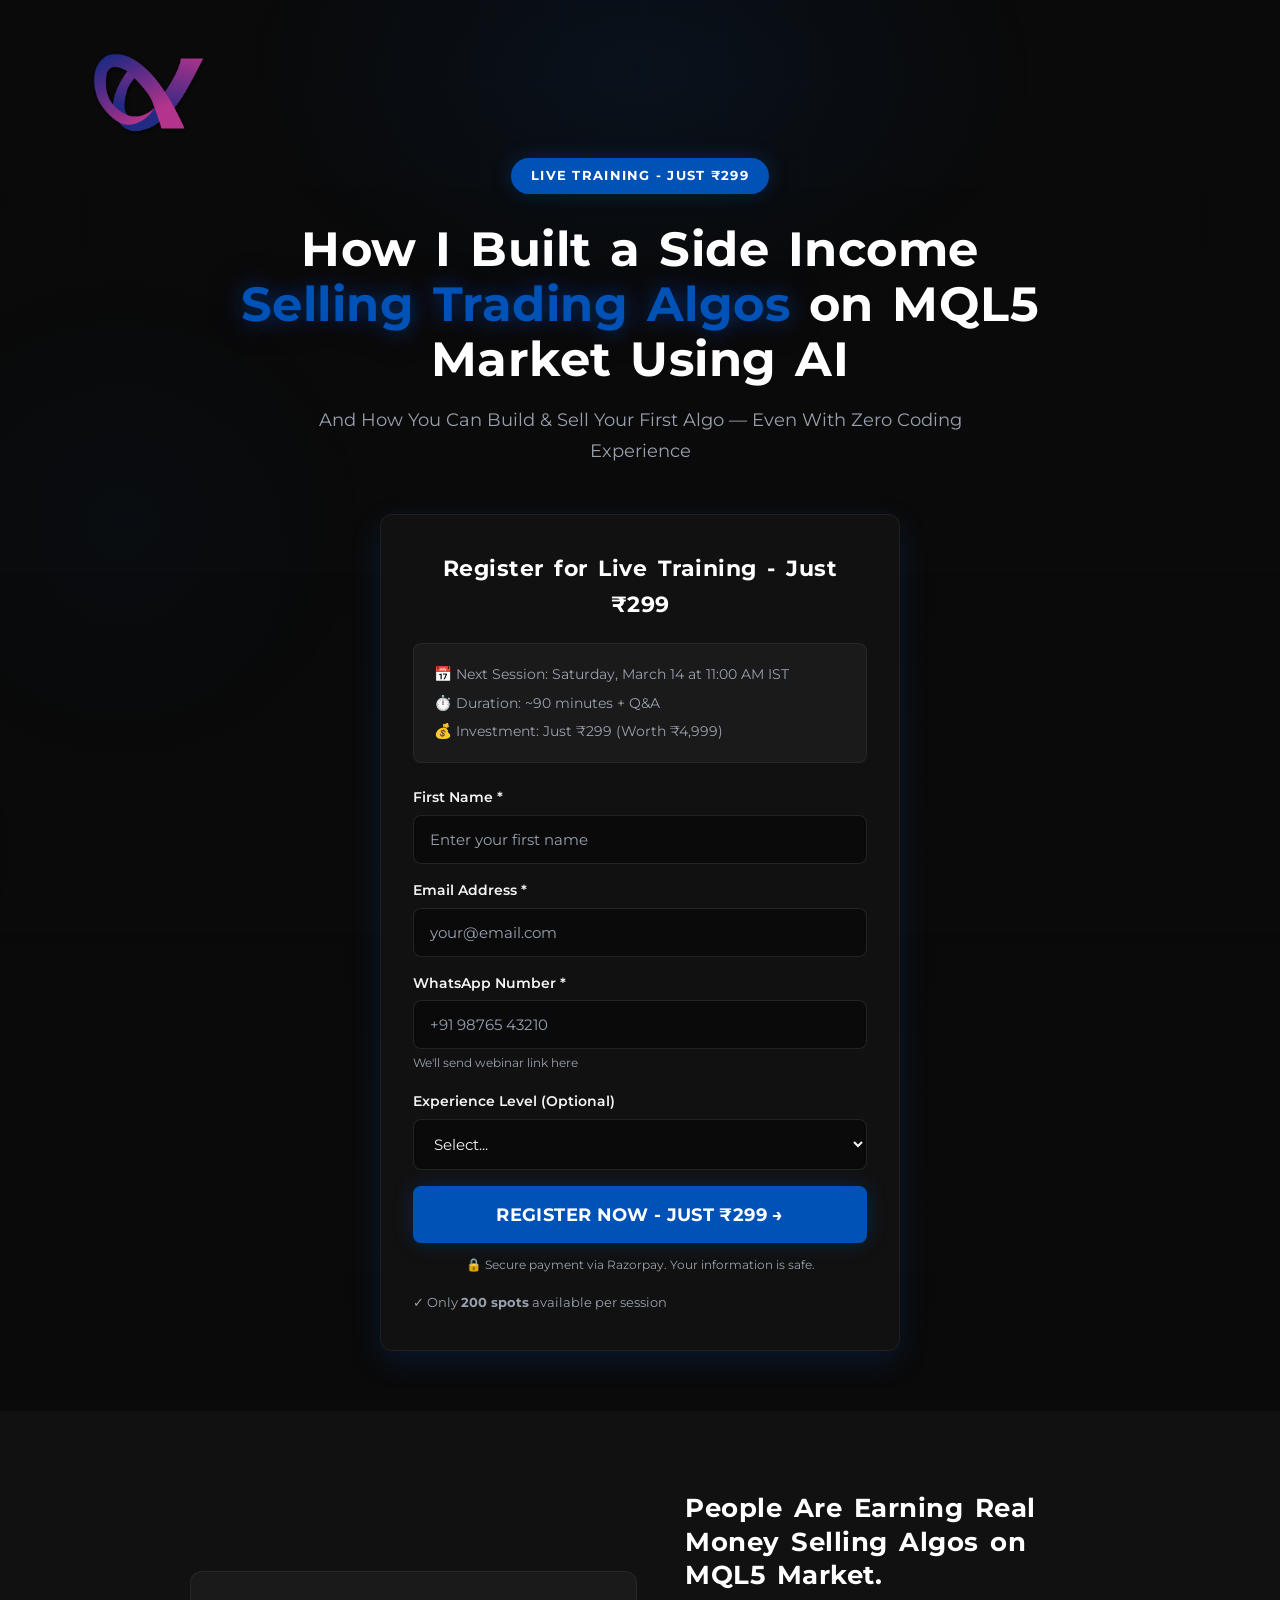
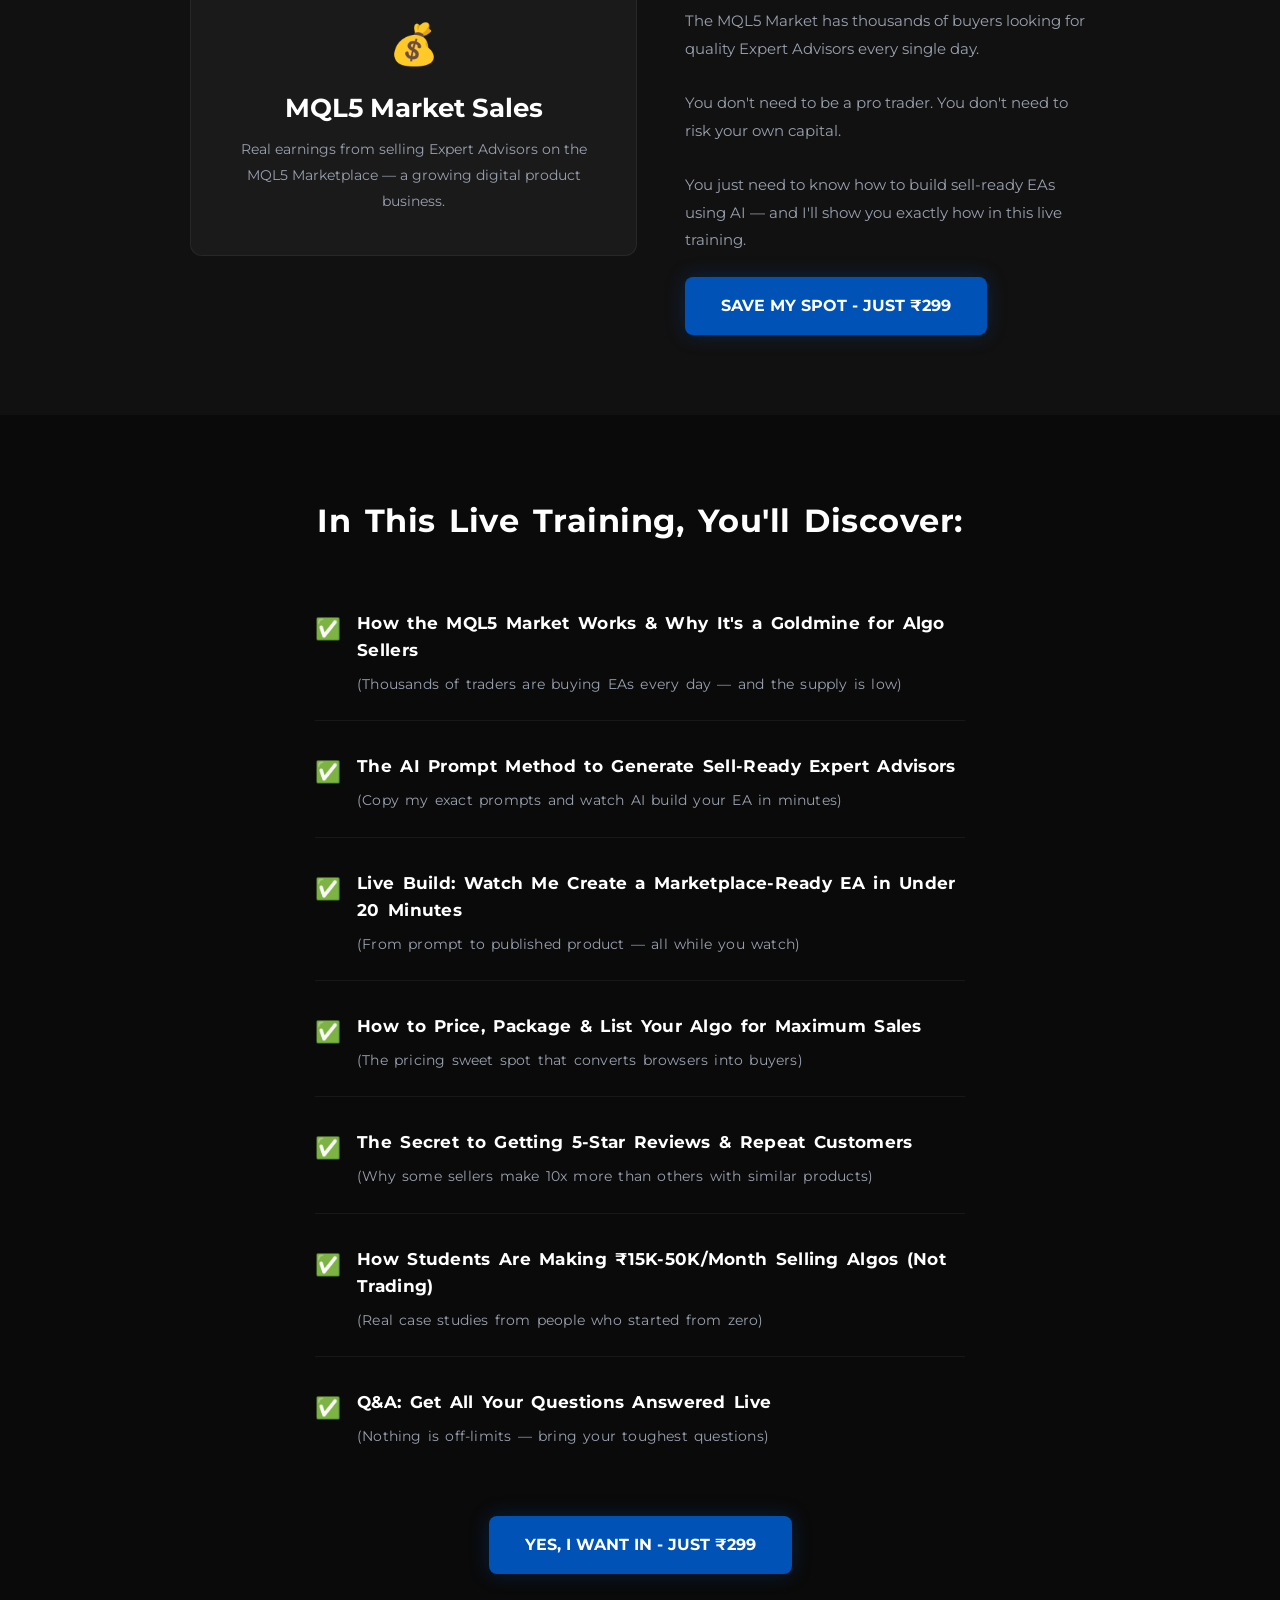
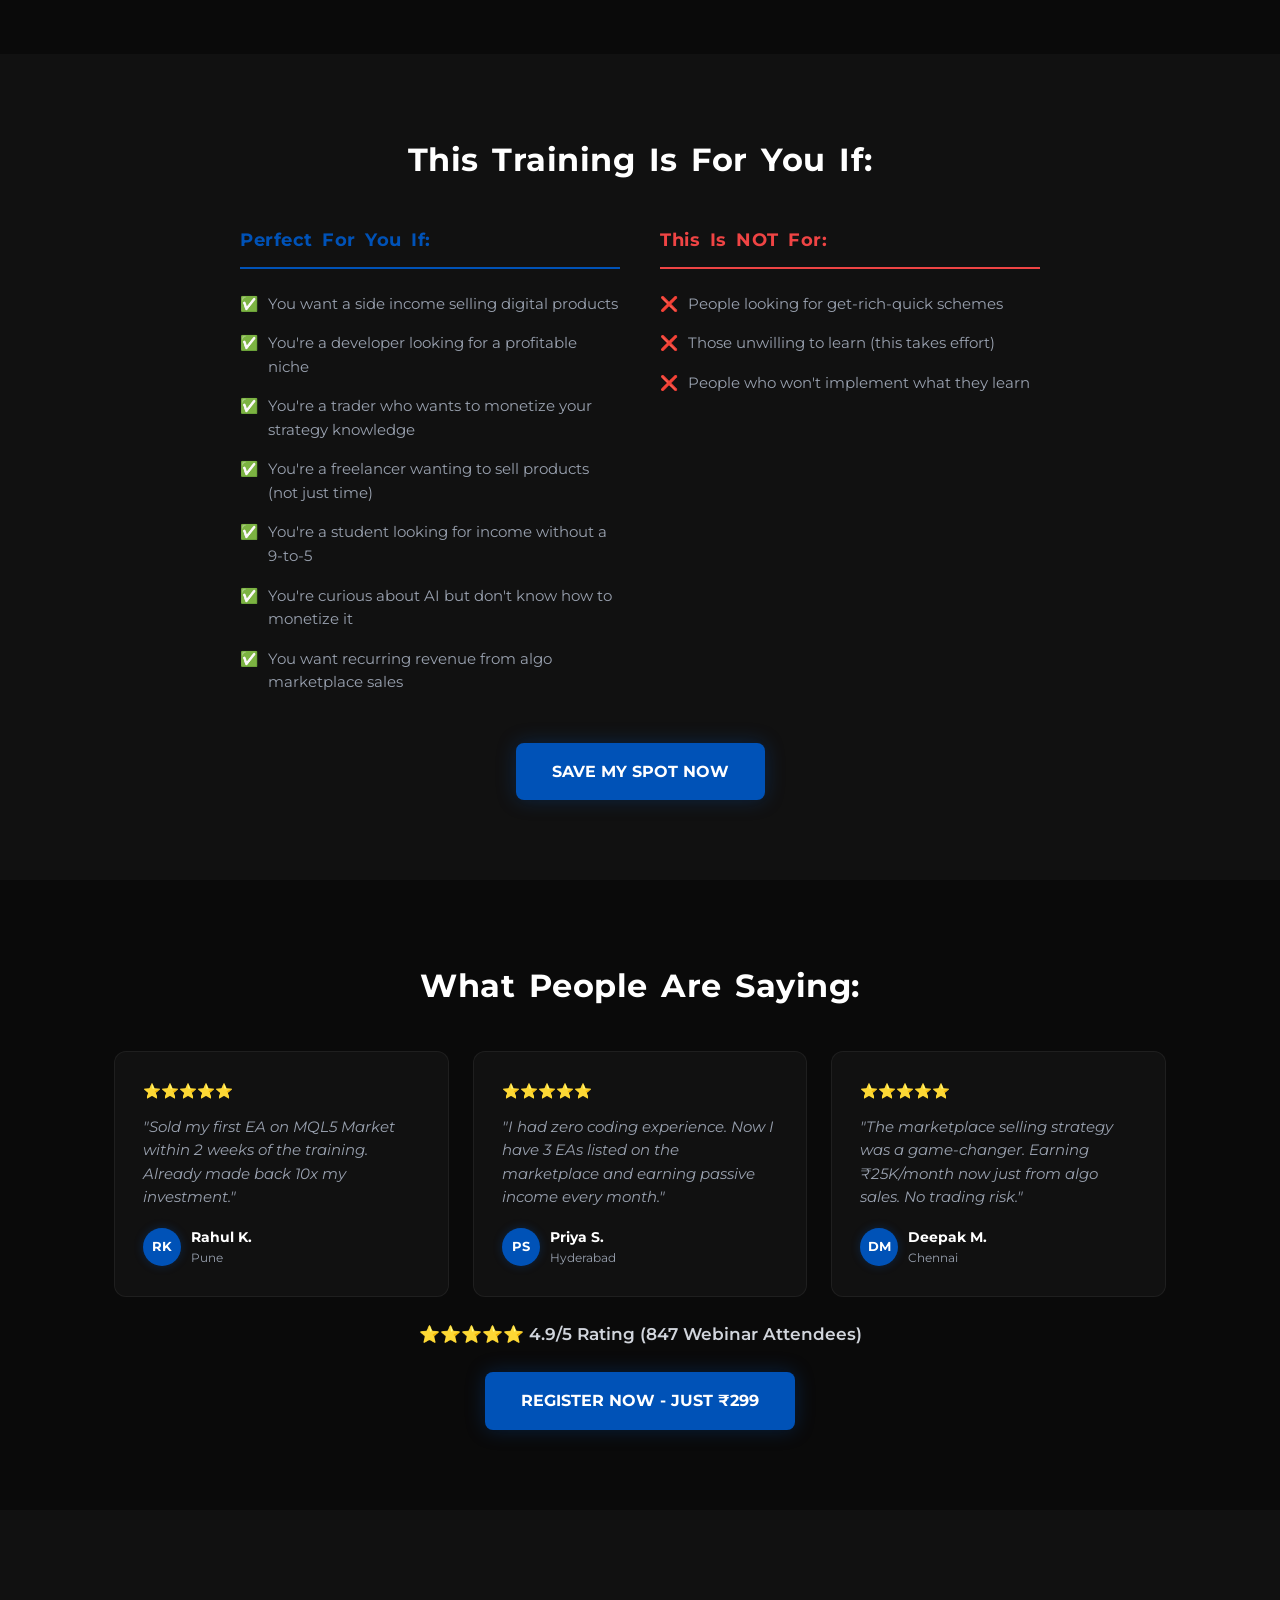
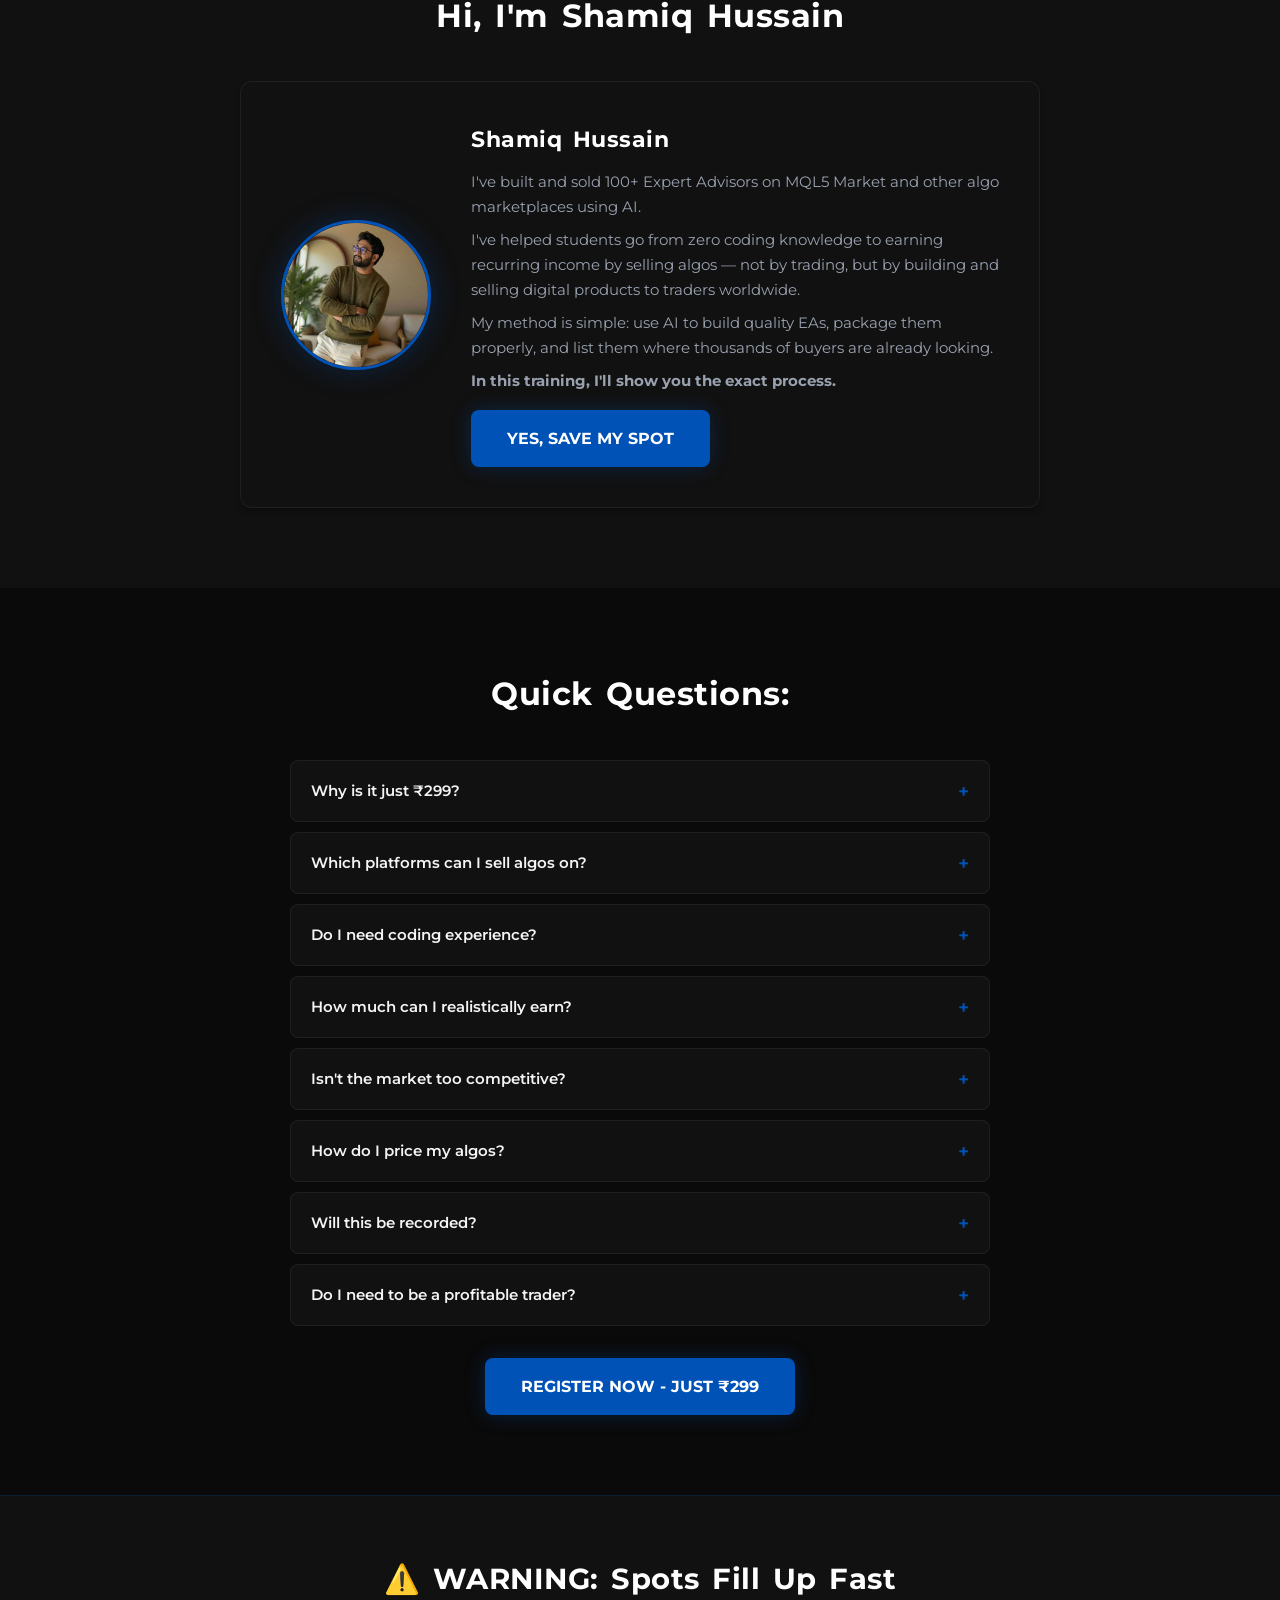
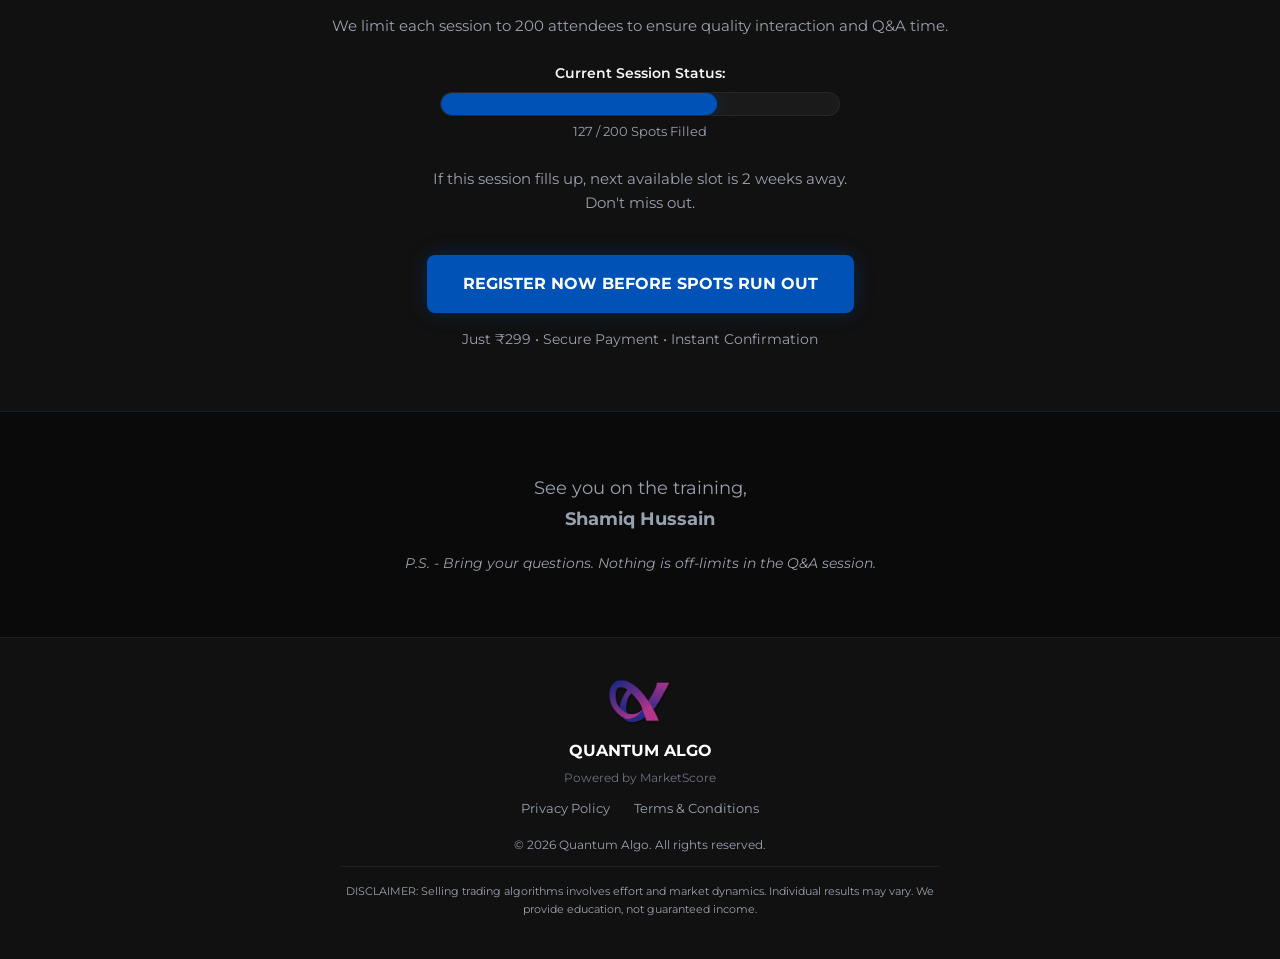
==== index.html @ dc3589e6 "Initial commit: Webinar B landing page with Razorpay payment integration" ====
<!DOCTYPE html>
<html lang="en">
<head>
  <meta charset="UTF-8">
  <meta name="viewport" content="width=device-width, initial-scale=1.0">
  <title>Build & Sell Trading Algos on MQL5 Market Using AI - Just ₹299</title>
  <meta name="description" content="Live Training: Learn how to build and sell trading algos on MQL5 Market using AI—a recurring revenue stream. No coding required. Just ₹299.">
  <script src="https://checkout.razorpay.com/v1/checkout.js"></script>
  <link rel="icon" type="image/png" href="QA%20logo.png">
  <link rel="preconnect" href="https://fonts.googleapis.com">
  <link href="https://fonts.googleapis.com/css2?family=Montserrat:wght@400;500;600;700;800&display=swap" rel="stylesheet">
  <link href="https://api.fontshare.com/v2/css?f[]=clash-display@400,500,600,700&display=swap" rel="stylesheet">
  <link rel="stylesheet" href="webinar.css">
  <style>
    .about-photo {
      width: 150px;
      height: 150px;
      border-radius: 50%;
      object-fit: cover;
      flex-shrink: 0;
      border: 3px solid var(--primary);
      box-shadow: 0 0 30px rgba(0,82,183,0.3);
    }
    @media (max-width: 768px) {
      .about-photo { width: 100px; height: 100px; }
    }
    @media (max-width: 400px) {
      .about-photo { width: 80px; height: 80px; }
    }
  </style>
</head>
<body>

  <!-- Background Glow -->
  <div class="bg-glow"></div>

  <!-- Hero Section (includes header) -->
  <section class="hero" id="top">
    <!-- Header -->
    <header class="header">
      <div class="container header-inner">
        <a href="#" class="logo">
          <img src="QA logo.png" alt="Quantum Algo" class="logo-img">
        </a>
      </div>
    </header>
    <div class="container">
      <span class="hero-badge">LIVE TRAINING - JUST ₹299</span>
      <h1>How I Built a Side Income <span class="highlight">Selling Trading Algos</span> on MQL5 Market Using AI</h1>
      <p class="hero-sub">And How You Can Build & Sell Your First Algo — Even With Zero Coding Experience</p>

      <!-- Registration Form -->
      <div class="reg-card" id="registration-form">
        <h2>Register for Live Training - Just ₹299</h2>
        <div class="webinar-details">
          📅 Next Session: Saturday, March 14 at 11:00 AM IST<br>
          ⏱️ Duration: ~90 minutes + Q&A<br>
          💰 Investment: Just ₹299 (Worth ₹4,999)
        </div>
        <form id="webinarForm" onsubmit="return handleSubmit(event)">
          <div class="form-group">
            <label>First Name *</label>
            <input type="text" name="first_name" placeholder="Enter your first name" required autocomplete="given-name">
          </div>
          <div class="form-group">
            <label>Email Address *</label>
            <input type="email" name="email" placeholder="your@email.com" required autocomplete="email">
          </div>
          <div class="form-group">
            <label>WhatsApp Number *</label>
            <input type="tel" name="phone" placeholder="+91 98765 43210" required autocomplete="tel">
            <span class="helper">We'll send webinar link here</span>
          </div>
          <div class="form-group">
            <label>Experience Level (Optional)</label>
            <select name="experience">
              <option value="">Select...</option>
              <option value="beginner">Complete Beginner</option>
              <option value="some">Some Experience (&lt; 1 year)</option>
              <option value="intermediate">Intermediate (1-3 years)</option>
              <option value="advanced">Advanced (3+ years)</option>
            </select>
          </div>
          <button type="submit" class="cta-btn">REGISTER NOW - JUST ₹299 &rarr;</button>
        </form>
        <p class="privacy-note">🔒 Secure payment via Razorpay. Your information is safe.</p>
        <div class="social-proof-form">
          ✓ Only <strong>200 spots</strong> available per session
        </div>
      </div>
    </div>
  </section>

  <!-- Proof Section -->
  <section class="section section-alt fade-in">
    <div class="container">
      <div class="proof">
        <div class="proof-image">
          <div style="padding:20px;text-align:center;">
            <div style="font-size:2.5rem;margin-bottom:12px;">💰</div>
            <div style="font-size:1.6rem;font-weight:700;color:#fff;margin-bottom:8px;">MQL5 Market Sales</div>
            <div style="font-size:0.9rem;color:var(--text-muted);line-height:1.8;">
              Real earnings from selling Expert Advisors on the MQL5 Marketplace — a growing digital product business.
            </div>
          </div>
        </div>
        <div class="proof-text">
          <h2>People Are Earning Real Money Selling Algos on MQL5 Market.</h2>
          <p>The MQL5 Market has thousands of buyers looking for quality Expert Advisors every single day.<br><br>You don't need to be a pro trader. You don't need to risk your own capital.<br><br>You just need to know how to build sell-ready EAs using AI — and I'll show you exactly how in this live training.</p>
          <a href="#registration-form" class="cta-btn-inline">SAVE MY SPOT - JUST ₹299</a>
        </div>
      </div>
    </div>
  </section>

  <!-- What You'll Discover -->
  <section class="section fade-in">
    <div class="container">
      <h2 class="section-title">In This Live Training, You'll Discover:</h2>
      <div class="benefits-list">
        <div class="benefit-item">
          <span class="benefit-icon">✅</span>
          <div class="benefit-content">
            <h3>How the MQL5 Market Works & Why It's a Goldmine for Algo Sellers</h3>
            <p>(Thousands of traders are buying EAs every day — and the supply is low)</p>
          </div>
        </div>
        <div class="benefit-item">
          <span class="benefit-icon">✅</span>
          <div class="benefit-content">
            <h3>The AI Prompt Method to Generate Sell-Ready Expert Advisors</h3>
            <p>(Copy my exact prompts and watch AI build your EA in minutes)</p>
          </div>
        </div>
        <div class="benefit-item">
          <span class="benefit-icon">✅</span>
          <div class="benefit-content">
            <h3>Live Build: Watch Me Create a Marketplace-Ready EA in Under 20 Minutes</h3>
            <p>(From prompt to published product — all while you watch)</p>
          </div>
        </div>
        <div class="benefit-item">
          <span class="benefit-icon">✅</span>
          <div class="benefit-content">
            <h3>How to Price, Package & List Your Algo for Maximum Sales</h3>
            <p>(The pricing sweet spot that converts browsers into buyers)</p>
          </div>
        </div>
        <div class="benefit-item">
          <span class="benefit-icon">✅</span>
          <div class="benefit-content">
            <h3>The Secret to Getting 5-Star Reviews & Repeat Customers</h3>
            <p>(Why some sellers make 10x more than others with similar products)</p>
          </div>
        </div>
        <div class="benefit-item">
          <span class="benefit-icon">✅</span>
          <div class="benefit-content">
            <h3>How Students Are Making ₹15K-50K/Month Selling Algos (Not Trading)</h3>
            <p>(Real case studies from people who started from zero)</p>
          </div>
        </div>
        <div class="benefit-item">
          <span class="benefit-icon">✅</span>
          <div class="benefit-content">
            <h3>Q&A: Get All Your Questions Answered Live</h3>
            <p>(Nothing is off-limits — bring your toughest questions)</p>
          </div>
        </div>
      </div>
      <div style="text-align:center; margin-top:36px;">
        <a href="#registration-form" class="cta-btn-inline">YES, I WANT IN - JUST ₹299</a>
      </div>
    </div>
  </section>

  <!-- Who Is This For -->
  <section class="section section-alt fade-in">
    <div class="container">
      <h2 class="section-title">This Training Is For You If:</h2>
      <div class="who-grid">
        <div class="who-col for">
          <h3>Perfect For You If:</h3>
          <ul>
            <li>You want a side income selling digital products</li>
            <li>You're a developer looking for a profitable niche</li>
            <li>You're a trader who wants to monetize your strategy knowledge</li>
            <li>You're a freelancer wanting to sell products (not just time)</li>
            <li>You're a student looking for income without a 9-to-5</li>
            <li>You're curious about AI but don't know how to monetize it</li>
            <li>You want recurring revenue from algo marketplace sales</li>
          </ul>
        </div>
        <div class="who-col not-for">
          <h3>This Is NOT For:</h3>
          <ul>
            <li>People looking for get-rich-quick schemes</li>
            <li>Those unwilling to learn (this takes effort)</li>
            <li>People who won't implement what they learn</li>
          </ul>
        </div>
      </div>
      <div style="text-align:center;">
        <a href="#registration-form" class="cta-btn-inline">SAVE MY SPOT NOW</a>
      </div>
    </div>
  </section>

  <!-- Testimonials -->
  <section class="section fade-in">
    <div class="container">
      <h2 class="section-title">What People Are Saying:</h2>
      <div class="testimonials-grid">
        <div class="testimonial-card">
          <div class="testimonial-stars">&#11088;&#11088;&#11088;&#11088;&#11088;</div>
          <blockquote>"Sold my first EA on MQL5 Market within 2 weeks of the training. Already made back 10x my investment."</blockquote>
          <div class="testimonial-author">
            <div class="testimonial-avatar">RK</div>
            <div>
              <div class="testimonial-name">Rahul K.</div>
              <div class="testimonial-loc">Pune</div>
            </div>
          </div>
        </div>
        <div class="testimonial-card">
          <div class="testimonial-stars">&#11088;&#11088;&#11088;&#11088;&#11088;</div>
          <blockquote>"I had zero coding experience. Now I have 3 EAs listed on the marketplace and earning passive income every month."</blockquote>
          <div class="testimonial-author">
            <div class="testimonial-avatar">PS</div>
            <div>
              <div class="testimonial-name">Priya S.</div>
              <div class="testimonial-loc">Hyderabad</div>
            </div>
          </div>
        </div>
        <div class="testimonial-card">
          <div class="testimonial-stars">&#11088;&#11088;&#11088;&#11088;&#11088;</div>
          <blockquote>"The marketplace selling strategy was a game-changer. Earning ₹25K/month now just from algo sales. No trading risk."</blockquote>
          <div class="testimonial-author">
            <div class="testimonial-avatar">DM</div>
            <div>
              <div class="testimonial-name">Deepak M.</div>
              <div class="testimonial-loc">Chennai</div>
            </div>
          </div>
        </div>
      </div>
      <div class="rating-badge">⭐⭐⭐⭐⭐ 4.9/5 Rating (847 Webinar Attendees)</div>
      <div style="text-align:center; margin-top:24px;">
        <a href="#registration-form" class="cta-btn-inline">REGISTER NOW - JUST ₹299</a>
      </div>
    </div>
  </section>

  <!-- About Me -->
  <section class="section section-alt fade-in">
    <div class="container">
      <h2 class="section-title">Hi, I'm Shamiq Hussain</h2>
      <div class="about-card">
        <img src="photo_2026-03-02%2017.37.41.jpeg" alt="Shamiq Hussain" class="about-photo">
        <div class="about-info">
          <h3>Shamiq Hussain</h3>
          <p>I've built and sold 100+ Expert Advisors on MQL5 Market and other algo marketplaces using AI.</p>
          <p>I've helped students go from zero coding knowledge to earning recurring income by selling algos — not by trading, but by building and selling digital products to traders worldwide.</p>
          <p>My method is simple: use AI to build quality EAs, package them properly, and list them where thousands of buyers are already looking.</p>
          <p><strong>In this training, I'll show you the exact process.</strong></p>
          <div style="margin-top:16px;">
            <a href="#registration-form" class="cta-btn-inline">YES, SAVE MY SPOT</a>
          </div>
        </div>
      </div>
    </div>
  </section>

  <!-- FAQ -->
  <section class="section fade-in">
    <div class="container">
      <h2 class="section-title">Quick Questions:</h2>
      <div class="faq-list">
        <div class="faq-item">
          <button class="faq-q">Why is it just ₹299? <span class="icon">+</span></button>
          <div class="faq-a"><p>₹299 ensures only serious learners join. This training is worth ₹4,999+ but we've priced it at ₹299 so everyone can access it. No hidden costs.</p></div>
        </div>
        <div class="faq-item">
          <button class="faq-q">Which platforms can I sell algos on? <span class="icon">+</span></button>
          <div class="faq-a"><p>MQL5 Market is the biggest — it's built into MetaTrader which millions of traders use. You can also sell on cTrader, freelance platforms, and even your own website. I'll cover the best strategies for each.</p></div>
        </div>
        <div class="faq-item">
          <button class="faq-q">Do I need coding experience? <span class="icon">+</span></button>
          <div class="faq-a"><p>Absolutely not. 85% of attendees have ZERO coding background. AI does the heavy lifting — you just need to know the right prompts and how to package the output.</p></div>
        </div>
        <div class="faq-item">
          <button class="faq-q">How much can I realistically earn? <span class="icon">+</span></button>
          <div class="faq-a"><p>It depends on effort and quality. Students typically start earning ₹5K-15K/month within the first 2-3 months. Some experienced sellers earn ₹50K+ per month. The key is listing multiple quality EAs.</p></div>
        </div>
        <div class="faq-item">
          <button class="faq-q">Isn't the market too competitive? <span class="icon">+</span></button>
          <div class="faq-a"><p>Actually, no. Most EAs on the market are low quality. If you build well-tested, well-documented EAs (which AI helps with), you stand out easily. Demand far exceeds quality supply.</p></div>
        </div>
        <div class="faq-item">
          <button class="faq-q">How do I price my algos? <span class="icon">+</span></button>
          <div class="faq-a"><p>I'll cover exact pricing strategies in the training. Most successful EAs sell between $30-$200, with some premium ones at $500+. I'll show you the sweet spot for maximum sales.</p></div>
        </div>
        <div class="faq-item">
          <button class="faq-q">Will this be recorded? <span class="icon">+</span></button>
          <div class="faq-a"><p>Yes, but the replay is only available for 24 hours. Live attendees get priority for bonuses.</p></div>
        </div>
        <div class="faq-item">
          <button class="faq-q">Do I need to be a profitable trader? <span class="icon">+</span></button>
          <div class="faq-a"><p>No! That's the beauty of this approach. You're selling tools to traders — you don't need to trade yourself. Many successful algo sellers don't actively trade at all.</p></div>
        </div>
      </div>
      <div style="text-align:center; margin-top:32px;">
        <a href="#registration-form" class="cta-btn-inline">REGISTER NOW - JUST ₹299</a>
      </div>
    </div>
  </section>

  <!-- Urgency Section -->
  <section class="urgency-section fade-in">
    <div class="container">
      <h2>⚠️ WARNING: Spots Fill Up Fast</h2>
      <p>We limit each session to 200 attendees to ensure quality interaction and Q&A time.</p>
      <div class="progress-bar-wrap">
        <div class="progress-label">Current Session Status:</div>
        <div class="progress-bar"><div class="progress-fill"></div></div>
        <div class="progress-text" id="spotsText">Loading...</div>
      </div>
      <p>If this session fills up, next available slot is 2 weeks away.<br>Don't miss out.</p>
      <a href="#registration-form" class="cta-btn-inline pulse-btn" style="margin-top:16px;">REGISTER NOW BEFORE SPOTS RUN OUT</a>
      <div class="urgency-footer">Just ₹299 &bull; Secure Payment &bull; Instant Confirmation</div>
    </div>
  </section>

  <!-- Closing -->
  <section class="closing">
    <div class="container">
      <p>See you on the training,<br><strong>Shamiq Hussain</strong></p>
      <p class="ps">P.S. - Bring your questions. Nothing is off-limits in the Q&A session.</p>
    </div>
  </section>

  <!-- Footer -->
  <footer class="footer">
    <div style="text-align:center;margin-bottom:12px;">
      <img src="QA%20logo.png" alt="Quantum Algo" style="height:48px;max-width:200px;display:block;margin:0 auto;">
    </div>
    <div class="footer-brand">QUANTUM ALGO</div>
    <div style="color:#6b7280;font-size:12px;margin-bottom:12px;">Powered by MarketScore</div>
    <div class="footer-links">
      <a href="#" onclick="document.getElementById('privacyModal').style.display='flex';return false;">Privacy Policy</a>
      <a href="#" onclick="document.getElementById('termsModal').style.display='flex';return false;">Terms & Conditions</a>
    </div>
    <div class="footer-copy">&copy; 2026 Quantum Algo. All rights reserved.</div>
    <div class="footer-disclaimer">DISCLAIMER: Selling trading algorithms involves effort and market dynamics. Individual results may vary. We provide education, not guaranteed income.</div>
  </footer>

  <!-- Social Proof Toast -->
  <div class="toast" id="socialToast">
    <span class="toast-icon">👤</span>
    <div>
      <div class="toast-text" id="toastText"><strong>Someone</strong> just registered</div>
      <span class="toast-time">Just now</span>
    </div>
  </div>

  <!-- Privacy Policy Modal -->
  <div id="privacyModal" style="display:none;position:fixed;top:0;left:0;width:100%;height:100%;background:rgba(0,0,0,0.85);z-index:9999;justify-content:center;align-items:center;padding:20px;">
    <div style="background:#111;border:1px solid #222;border-radius:12px;max-width:800px;width:100%;max-height:90vh;overflow-y:auto;padding:40px;position:relative;color:#d1d5dc;font-size:15px;line-height:1.8;">
      <button onclick="document.getElementById('privacyModal').style.display='none'" style="position:sticky;top:0;float:right;background:#222;border:1px solid #333;color:#fff;font-size:20px;cursor:pointer;border-radius:50%;width:36px;height:36px;display:flex;align-items:center;justify-content:center;z-index:1;">&times;</button>
      <h2 style="color:#fff;font-size:24px;margin-bottom:8px;">Privacy Policy</h2>
      <p style="color:#99a1af;font-size:13px;margin-bottom:32px;">Last updated: March 2, 2026</p>
      <p>Quantum Algo ("we", "our", or "us") is committed to protecting your privacy. This Privacy Policy explains how we collect, use, and safeguard your personal information when you visit our website, register for our webinars, or use our services.</p>
      <h3 style="color:#fff;margin:28px 0 10px;">1. Information We Collect</h3>
      <p>We collect the following personal information when you register for our webinars or services:</p>
      <ul style="padding-left:24px;margin-bottom:12px;">
        <li><strong>Name</strong> - Your first name to personalize our communications</li>
        <li><strong>Email Address</strong> - To send webinar details, confirmation emails, and related updates</li>
        <li><strong>WhatsApp Number</strong> - To send webinar links and important reminders</li>
        <li><strong>Experience Level</strong> - To tailor our training content to your needs</li>
      </ul>
      <p>We also automatically collect certain technical information including your IP address, browser type, and device information through standard web server logs.</p>
      <h3 style="color:#fff;margin:28px 0 10px;">2. How We Use Your Information</h3>
      <ul style="padding-left:24px;margin-bottom:12px;">
        <li>To register you for our webinars and live training sessions</li>
        <li>To send confirmation emails with webinar meeting links and details</li>
        <li>To send reminders about upcoming sessions via email or WhatsApp</li>
        <li>To communicate updates about our courses, workshops, and educational content</li>
        <li>To improve our services and tailor content to our audience</li>
        <li>To respond to your inquiries and provide customer support</li>
      </ul>
      <h3 style="color:#fff;margin:28px 0 10px;">3. Data Storage and Security</h3>
      <p>Your registration data is stored securely in Google Sheets and processed through Google Apps Script. We use industry-standard security measures to protect your personal information from unauthorized access, alteration, or destruction.</p>
      <h3 style="color:#fff;margin:28px 0 10px;">4. Third-Party Services</h3>
      <p>We use the following third-party services:</p>
      <ul style="padding-left:24px;margin-bottom:12px;">
        <li><strong>Google Workspace</strong> - For data storage, email sending, and webinar management</li>
        <li><strong>Google Meet</strong> - For hosting live webinar sessions</li>
        <li><strong>Razorpay</strong> - For secure payment processing</li>
        <li><strong>Vercel</strong> - For website hosting</li>
      </ul>
      <p>We do not sell, trade, or rent your personal information to any third parties.</p>
      <h3 style="color:#fff;margin:28px 0 10px;">5. Email Communications</h3>
      <p>By registering for our webinar, you consent to receiving webinar confirmation emails, reminders, and follow-up emails with resources. You can opt out of promotional emails at any time by replying with "UNSUBSCRIBE" or contacting us directly.</p>
      <h3 style="color:#fff;margin:28px 0 10px;">6. Your Rights</h3>
      <ul style="padding-left:24px;margin-bottom:12px;">
        <li><strong>Access</strong> - Request a copy of the personal data we hold about you</li>
        <li><strong>Correction</strong> - Request correction of inaccurate personal data</li>
        <li><strong>Deletion</strong> - Request deletion of your personal data from our records</li>
        <li><strong>Opt-out</strong> - Unsubscribe from promotional communications at any time</li>
      </ul>
      <h3 style="color:#fff;margin:28px 0 10px;">7. Cookies</h3>
      <p>Our website may use minimal cookies for basic functionality. We do not use tracking cookies or third-party advertising cookies.</p>
      <h3 style="color:#fff;margin:28px 0 10px;">8. Children's Privacy</h3>
      <p>Our services are not directed to individuals under the age of 18. We do not knowingly collect personal information from children.</p>
      <h3 style="color:#fff;margin:28px 0 10px;">9. Changes to This Policy</h3>
      <p>We may update this Privacy Policy from time to time. Any changes will be posted on this page with an updated "Last updated" date.</p>
      <h3 style="color:#fff;margin:28px 0 10px;">10. Contact Us</h3>
      <p><strong>Company:</strong> Quantum Algo<br><strong>Founder:</strong> Shamiq Hussain<br><strong>Email:</strong> support@quantumalgo.pro</p>
    </div>
  </div>

  <!-- Terms & Conditions Modal -->
  <div id="termsModal" style="display:none;position:fixed;top:0;left:0;width:100%;height:100%;background:rgba(0,0,0,0.85);z-index:9999;justify-content:center;align-items:center;padding:20px;">
    <div style="background:#111;border:1px solid #222;border-radius:12px;max-width:800px;width:100%;max-height:90vh;overflow-y:auto;padding:40px;position:relative;color:#d1d5dc;font-size:15px;line-height:1.8;">
      <button onclick="document.getElementById('termsModal').style.display='none'" style="position:sticky;top:0;float:right;background:#222;border:1px solid #333;color:#fff;font-size:20px;cursor:pointer;border-radius:50%;width:36px;height:36px;display:flex;align-items:center;justify-content:center;z-index:1;">&times;</button>
      <h2 style="color:#fff;font-size:24px;margin-bottom:8px;">Terms &amp; Conditions</h2>
      <p style="color:#99a1af;font-size:13px;margin-bottom:32px;">Last updated: March 2, 2026</p>
      <p>Welcome to Quantum Algo. By accessing our website, registering for our webinars, or using any of our services, you agree to be bound by these Terms &amp; Conditions.</p>
      <h3 style="color:#fff;margin:28px 0 10px;">1. About Our Services</h3>
      <p>Quantum Algo provides educational content related to algorithmic trading and AI-powered trading tools, including paid live webinar training sessions, online courses and workshops, and educational resources about building and selling Expert Advisors (EAs) using AI. Our services are strictly educational in nature. We do not provide investment advice, portfolio management, or financial advisory services.</p>
      <h3 style="color:#fff;margin:28px 0 10px;">2. Eligibility</h3>
      <p>By using our services, you confirm that you are at least 18 years of age, have the legal capacity to enter into these terms, and will provide accurate and truthful information when registering.</p>
      <h3 style="color:#fff;margin:28px 0 10px;">3. Webinar Registration &amp; Payment</h3>
      <p>When you register for our paid webinar, you agree to provide accurate personal information, complete payment of ₹299 via Razorpay, receive confirmation emails and reminders, not share the meeting link with unregistered individuals, and conduct yourself respectfully during live sessions.</p>
      <h3 style="color:#fff;margin:28px 0 10px;">4. Intellectual Property</h3>
      <p>All content provided through our webinars, courses, and website is the intellectual property of Quantum Algo and Shamiq Hussain. You may not record, reproduce, redistribute, resell, or claim our content as your own.</p>
      <h3 style="color:#fff;margin:28px 0 10px;">5. Earnings &amp; Income Disclaimer</h3>
      <p><strong>IMPORTANT:</strong> Selling trading algorithms on marketplaces involves effort, market dynamics, and competition. Individual results vary significantly.</p>
      <ul style="padding-left:24px;margin-bottom:12px;">
        <li>We do NOT guarantee any specific income or sales figures</li>
        <li>Earnings examples mentioned are for illustrative purposes only</li>
        <li>Your results depend on effort, quality of work, and market conditions</li>
        <li>Past student results do NOT guarantee your future earnings</li>
        <li>This is education — not a guaranteed income opportunity</li>
      </ul>
      <h3 style="color:#fff;margin:28px 0 10px;">6. No Guarantees</h3>
      <p>We make no guarantees regarding specific financial outcomes, sales of any trading algorithm, accuracy of information, or uninterrupted access to our services. Results vary based on individual effort, market conditions, and many other factors.</p>
      <h3 style="color:#fff;margin:28px 0 10px;">7. Paid Services &amp; Refund Policy</h3>
      <p>For paid webinars and courses: all fees are clearly stated before purchase. Refund requests must be made within 7 days of purchase. Refunds are not available once you have attended the live session or accessed more than 30% of any course content.</p>
      <h3 style="color:#fff;margin:28px 0 10px;">8. User Conduct</h3>
      <p>You agree not to provide false information, disrupt sessions, attempt unauthorized access, use our services for illegal purposes, or harass other participants or our team.</p>
      <h3 style="color:#fff;margin:28px 0 10px;">9. Limitation of Liability</h3>
      <p>To the fullest extent permitted by law, Quantum Algo shall not be liable for any indirect, incidental, special, consequential, or punitive damages, including loss of profits, data, or trading capital. Our total liability shall not exceed the amount you paid us in the 12 months preceding the claim, or INR 5,000, whichever is less.</p>
      <h3 style="color:#fff;margin:28px 0 10px;">10. Governing Law</h3>
      <p>These Terms are governed by the laws of India. Any disputes shall be subject to the exclusive jurisdiction of the courts in India.</p>
      <h3 style="color:#fff;margin:28px 0 10px;">11. Contact Us</h3>
      <p><strong>Company:</strong> Quantum Algo<br><strong>Founder:</strong> Shamiq Hussain<br><strong>Email:</strong> support@quantumalgo.pro</p>
    </div>
  </div>

  <script>
    // FAQ Accordion
    document.querySelectorAll('.faq-q').forEach(btn => {
      btn.addEventListener('click', () => {
        const item = btn.parentElement;
        document.querySelectorAll('.faq-item').forEach(i => { if (i !== item) i.classList.remove('active'); });
        item.classList.toggle('active');
      });
    });

    // Fade-in on scroll
    const observer = new IntersectionObserver((entries) => {
      entries.forEach(e => { if (e.isIntersecting) { e.target.classList.add('visible'); } });
    }, { threshold: 0.1 });
    document.querySelectorAll('.fade-in').forEach(el => observer.observe(el));

    // ==============================
    // RAZORPAY PAYMENT CONFIGURATION
    // ==============================
    var RAZORPAY_KEY_ID = 'rzp_live_SKKgX5sZvc4yIc';
    var WEBINAR_SCRIPT_URL = 'https://script.google.com/macros/s/AKfycbwkOgOEbOdNuC1ohdt6gSokLCcW0fEPh_cLRSRBuG76sHWBd43BIh_7d_Rd1rcRZCv_/exec';

    function showFormToast(message, isSuccess) {
      var toast = document.getElementById('socialToast');
      var textEl = document.getElementById('toastText');
      var timeEl = document.querySelector('.toast-time');
      var iconEl = document.querySelector('.toast-icon');
      iconEl.textContent = isSuccess ? '✅' : '❌';
      textEl.innerHTML = '<strong>' + message + '</strong>';
      timeEl.textContent = 'Just now';
      toast.classList.add('show');
      setTimeout(function() { toast.classList.remove('show'); }, 6000);
    }

    function handleSubmit(e) {
      e.preventDefault();
      var form = document.getElementById('webinarForm');
      var btn = form.querySelector('button[type="submit"]');
      var firstName = form.first_name.value.trim();
      var email = form.email.value.trim();
      var phone = form.phone.value.trim();
      var experience = form.experience.value;

      // Validation
      if (!firstName || !email || !phone) {
        showFormToast('Please fill in all required fields.', false);
        return false;
      }
      if (!/^[^\s@]+@[^\s@]+\.[^\s@]+$/.test(email)) {
        showFormToast('Please enter a valid email address.', false);
        return false;
      }

      var originalText = btn.innerHTML;
      btn.innerHTML = 'Creating order...';
      btn.disabled = true;
      btn.style.opacity = '0.7';

      // Step 1: Create Razorpay order via Apps Script
      fetch(WEBINAR_SCRIPT_URL, {
        method: 'POST',
        headers: { 'Content-Type': 'text/plain' },
        body: JSON.stringify({
          action: 'create_order',
          name: firstName,
          email: email,
          phone: phone,
          experience: experience
        })
      })
      .then(function(r) { return r.json(); })
      .then(function(data) {
        if (!data.order_id) {
          throw new Error(data.error || 'Order creation failed');
        }

        // Step 2: Open Razorpay checkout
        btn.innerHTML = 'Processing...';
        var options = {
          key: RAZORPAY_KEY_ID,
          amount: data.amount,
          currency: 'INR',
          name: 'Quantum Algo',
          description: 'Build & Sell Trading Algos Webinar',
          order_id: data.order_id,
          prefill: { name: firstName, email: email, contact: phone },
          theme: { color: '#0052b7' },
          handler: function(response) {
            // Step 3: Verify payment
            btn.innerHTML = 'Verifying payment...';
            fetch(WEBINAR_SCRIPT_URL, {
              method: 'POST',
              headers: { 'Content-Type': 'text/plain' },
              body: JSON.stringify({
                action: 'verify_payment',
                name: firstName,
                email: email,
                phone: phone,
                experience: experience,
                razorpay_order_id: response.razorpay_order_id,
                razorpay_payment_id: response.razorpay_payment_id,
                razorpay_signature: response.razorpay_signature
              })
            })
            .then(function(r) { return r.json(); })
            .then(function(result) {
              if (result.success) {
                window.location.href = 'webinar-thankyou.html?name=' + encodeURIComponent(firstName);
              } else {
                showFormToast('Verification failed. Contact support@quantumalgo.pro', false);
                btn.innerHTML = originalText;
                btn.disabled = false;
                btn.style.opacity = '1';
              }
            })
            .catch(function() {
              showFormToast('Verification error. Contact support@quantumalgo.pro', false);
              btn.innerHTML = originalText;
              btn.disabled = false;
              btn.style.opacity = '1';
            });
          },
          modal: {
            ondismiss: function() {
              btn.innerHTML = originalText;
              btn.disabled = false;
              btn.style.opacity = '1';
            }
          }
        };
        var rzp = new Razorpay(options);
        rzp.open();
      })
      .catch(function(err) {
        showFormToast('Order creation failed. Please try again.', false);
        btn.innerHTML = originalText;
        btn.disabled = false;
        btn.style.opacity = '1';
      });

      return false;
    }

    // ── Live Spots Counter ──
    function updateSpots() {
      var url = WEBINAR_SCRIPT_URL + '?action=count';
      fetch(url)
        .then(function(r) { return r.json(); })
        .then(function(data) {
          var count = data.count || 0;
          var total = 200;
          var filled = count;
          document.getElementById('spotsText').textContent = filled + ' / ' + total + ' Spots Filled';
          var pct = Math.min((filled / total) * 100, 100);
          document.querySelector('.progress-fill').style.width = pct + '%';
        })
        .catch(function() {
          document.getElementById('spotsText').textContent = '127 / 200 Spots Filled';
        });
    }
    updateSpots();
  </script>
</body>
</html>
---- webinar.css ----
/* Webinar Landing Page - Free Registration */
/* Theme: Dark + Purple (#0052B7) — Unified with ad-creatives */

*, *::before, *::after { margin: 0; padding: 0; box-sizing: border-box; }

:root {
  --primary: #0052B7;
  --primary-dim: #3378D4;
  --primary-dark: #003D8A;
  --success: #0052B7;
  --danger: #ef4444;
  --text: #f3f4f6;
  --text-light: #d1d5dc;
  --text-muted: #99a1af;
  --bg: #0a0a0a;
  --bg-alt: #111111;
  --bg-card: #1a1a1a;
  --border: rgba(255,255,255,0.06);
  --shadow: 0 4px 6px rgba(0,0,0,0.3);
  --shadow-lg: 0 10px 30px rgba(0,82,183,0.2);
  --radius: 8px;
  --radius-lg: 12px;
  --max-w: 1100px;
}

html { scroll-behavior: smooth; font-size: 16px; }

body {
  font-family: 'Montserrat', -apple-system, BlinkMacSystemFont, sans-serif;
  color: var(--text-light);
  background: var(--bg);
  line-height: 1.6;
  overflow-x: hidden;
  -webkit-font-smoothing: antialiased;
}

/* Spotlight + Grid Background */
body::before {
  content: '';
  position: fixed;
  top: 0; left: 0; right: 0; bottom: 0;
  background-image:
    linear-gradient(rgba(0,82,183,0.06) 1px, transparent 1px),
    linear-gradient(90deg, rgba(0,82,183,0.06) 1px, transparent 1px);
  background-size: 80px 80px;
  pointer-events: none;
  z-index: 0;
  mask-image: radial-gradient(ellipse 60% 50% at 50% 0%, rgba(0,0,0,0.7) 0%, transparent 100%);
  -webkit-mask-image: radial-gradient(ellipse 60% 50% at 50% 0%, rgba(0,0,0,0.7) 0%, transparent 100%);
}

/* Spotlight beam from top center */
body::after {
  content: '';
  position: fixed;
  top: -100px; left: 50%; transform: translateX(-50%);
  width: 100%; height: 100%;
  background:
    conic-gradient(from 180deg at 50% 0%,
      transparent 30%,
      rgba(0,82,183,0.06) 40%,
      rgba(0,82,183,0.12) 47%,
      rgba(51,120,212,0.15) 50%,
      rgba(0,82,183,0.12) 53%,
      rgba(0,82,183,0.06) 60%,
      transparent 70%
    );
  pointer-events: none;
  z-index: 0;
  mask-image: linear-gradient(to bottom, rgba(0,0,0,1) 0%, transparent 70%);
  -webkit-mask-image: linear-gradient(to bottom, rgba(0,0,0,1) 0%, transparent 70%);
}

/* Ambient glow orbs */
.bg-glow {
  position: fixed;
  top: 0; left: 0; right: 0; bottom: 0;
  pointer-events: none;
  z-index: 0;
  overflow: hidden;
}

.bg-glow::before {
  content: '';
  position: absolute;
  top: -20%; left: 50%; transform: translateX(-50%);
  width: 800px; height: 500px;
  background: radial-gradient(ellipse, rgba(0,82,183,0.1) 0%, transparent 70%);
  border-radius: 50%;
}

.bg-glow::after {
  content: '';
  position: absolute;
  top: 30%; left: -10%;
  width: 500px; height: 500px;
  background: radial-gradient(circle, rgba(0,82,183,0.04) 0%, transparent 70%);
  border-radius: 50%;
}

img { max-width: 100%; display: block; }
a { text-decoration: none; color: inherit; }
ul { list-style: none; }

h1, h2, h3, h4, h5, h6 {
  font-family: 'Clash Display', 'Montserrat', sans-serif;
  word-spacing: 4px;
  letter-spacing: 0.5px;
}

.container { max-width: var(--max-w); margin: 0 auto; padding: 0 24px; position: relative; z-index: 1; }

/* Header */
.header {
  background: transparent; padding: 20px 0;
}
.header-inner { display: flex; justify-content: flex-start; align-items: center; padding-left: 0; }
.logo { display: flex; align-items: center; gap: 10px; }
.logo-img { width: 120px; height: auto; border-radius: 12px; }
.logo-text { font-family: 'Clash Display', 'Montserrat', sans-serif; font-size: 1.2rem; font-weight: 700; color: #fff; }

/* Hero */
.hero {
  padding: 30px 0 60px;
  background:
    linear-gradient(180deg, rgba(10, 10, 10, 0.6) 0%, rgba(10, 10, 10, 0.75) 40%, rgba(10, 10, 10, 0.9) 80%, rgba(10, 10, 10, 1) 100%),
    url('image.png') center top / cover no-repeat;
  text-align: center;
}

.hero-badge {
  display: inline-block;
  background: var(--primary);
  color: #fff;
  font-size: 0.8rem;
  font-weight: 700;
  letter-spacing: 0.1em;
  text-transform: uppercase;
  padding: 8px 20px;
  border-radius: 30px;
  margin-bottom: 28px;
  box-shadow: 0 0 20px rgba(0,82,183,0.3);
  font-family: 'Clash Display', 'Montserrat', sans-serif;
}

.hero h1 {
  font-size: 3rem;
  font-weight: 700;
  line-height: 1.15;
  color: #fff;
  max-width: 800px;
  margin: 0 auto 16px;
}

.hero h1 .highlight {
  color: var(--primary);
  text-shadow: 0 0 20px rgba(0,82,183,0.5), 0 0 40px rgba(0,82,183,0.25);
}

.hero-sub {
  font-size: 1.15rem;
  color: var(--text-muted);
  max-width: 650px;
  margin: 0 auto 48px;
  line-height: 1.7;
}

/* Registration Form Card */
.reg-card {
  max-width: 520px;
  margin: 0 auto;
  background: var(--bg-alt);
  border: 1px solid var(--border);
  border-radius: var(--radius-lg);
  padding: 36px 32px;
  box-shadow: var(--shadow-lg);
  text-align: left;
}

.reg-card h2 {
  font-size: 1.4rem;
  font-weight: 700;
  margin-bottom: 20px;
  text-align: center;
  color: #fff;
}

.webinar-details {
  background: var(--bg-card);
  border: 1px solid var(--border);
  border-radius: var(--radius);
  padding: 16px 20px;
  margin-bottom: 24px;
  font-size: 0.9rem;
  color: var(--text-muted);
  line-height: 2;
}

.form-group { margin-bottom: 16px; }

.form-group label {
  display: block;
  font-size: 0.85rem;
  font-weight: 600;
  color: var(--text);
  margin-bottom: 6px;
}

.form-group input,
.form-group select {
  width: 100%;
  padding: 14px 16px;
  border: 1px solid rgba(255,255,255,0.1);
  border-radius: var(--radius);
  font-family: inherit;
  font-size: 0.95rem;
  color: var(--text);
  background: var(--bg);
  transition: border-color 0.2s;
}

.form-group input:focus,
.form-group select:focus {
  outline: none;
  border-color: var(--primary);
  box-shadow: 0 0 0 3px rgba(0,82,183,0.15);
}

.form-group input::placeholder {
  color: var(--text-muted);
}

.form-group .helper {
  font-size: 0.75rem;
  color: var(--text-muted);
  margin-top: 4px;
}

.cta-btn {
  display: block;
  width: 100%;
  padding: 18px;
  background: var(--primary);
  color: #fff;
  font-family: 'Clash Display', 'Montserrat', sans-serif;
  font-size: 1.1rem;
  font-weight: 700;
  border: none;
  border-radius: var(--radius);
  cursor: pointer;
  transition: all 0.3s;
  text-align: center;
  letter-spacing: 0.02em;
  box-shadow: 0 0 20px rgba(0,82,183,0.3);
}

.cta-btn:hover {
  transform: translateY(-2px);
  box-shadow: 0 0 30px rgba(0,82,183,0.5);
  background: var(--primary-dim);
}

.privacy-note {
  text-align: center;
  font-size: 0.78rem;
  color: var(--text-muted);
  margin-top: 12px;
}

.social-proof-form {
  margin-top: 16px;
  font-size: 0.82rem;
  color: var(--text-muted);
  line-height: 1.8;
}

/* Section base */
.section { padding: 80px 0; position: relative; z-index: 1; }
.section-alt { background: var(--bg-alt); }
.section-dark { background: var(--bg-card); color: #fff; }

.section-title {
  text-align: center;
  font-size: 2rem;
  font-weight: 700;
  margin-bottom: 40px;
  color: #fff;
}

.section-dark .section-title { color: #fff; }

/* Proof Section */
.proof {
  display: flex;
  gap: 48px;
  align-items: center;
  max-width: 900px;
  margin: 0 auto;
}

.proof-image {
  flex: 1;
  background: var(--bg-card);
  border: 1px solid var(--border);
  border-radius: var(--radius-lg);
  padding: 20px;
  text-align: center;
  min-height: 200px;
  display: flex;
  align-items: center;
  justify-content: center;
  font-size: 0.9rem;
  color: var(--text-muted);
}

.proof-text { flex: 1; }

.proof-text h2 {
  font-size: 1.6rem;
  font-weight: 700;
  line-height: 1.3;
  margin-bottom: 16px;
  color: #fff;
}

.proof-text p {
  font-size: 0.95rem;
  color: var(--text-muted);
  line-height: 1.8;
  margin-bottom: 24px;
}

.cta-btn-inline {
  display: inline-block;
  padding: 16px 36px;
  background: var(--primary);
  color: #fff;
  font-weight: 700;
  font-size: 1rem;
  font-family: 'Clash Display', 'Montserrat', sans-serif;
  border-radius: var(--radius);
  transition: all 0.3s;
  border: none;
  cursor: pointer;
  box-shadow: 0 0 20px rgba(0,82,183,0.3);
}

.cta-btn-inline:hover {
  transform: translateY(-2px);
  box-shadow: 0 0 30px rgba(0,82,183,0.5);
}

/* Benefits */
.benefits-list { max-width: 750px; margin: 0 auto; text-align: center; }

.benefit-item {
  display: inline-flex;
  text-align: left;
  gap: 16px;
  padding: 24px 0;
  border-bottom: 1px solid var(--border);
  width: 100%;
  max-width: 650px;
  margin-bottom: 8px;
}

.benefit-item:last-child { border-bottom: none; }

.benefit-icon {
  font-size: 1.3rem;
  flex-shrink: 0;
  margin-top: 2px;
}

.benefit-content h3 {
  font-size: 1.05rem;
  font-weight: 700;
  margin-bottom: 8px;
  color: #fff;
  letter-spacing: 0.3px;
  word-spacing: 3px;
  line-height: 1.6;
}

.benefit-content p {
  font-size: 0.9rem;
  color: var(--text-muted);
  letter-spacing: 0.2px;
  word-spacing: 2px;
  line-height: 1.7;
}

/* Who Section */
.who-grid {
  display: grid;
  grid-template-columns: 1fr 1fr;
  gap: 40px;
  max-width: 800px;
  margin: 0 auto 40px;
}

.who-col h3 {
  font-size: 1.15rem;
  font-weight: 700;
  margin-bottom: 16px;
  padding-bottom: 12px;
  border-bottom: 2px solid;
}

.who-col.for h3 { color: var(--primary); border-color: var(--primary); }
.who-col.not-for h3 { color: #ef4444; border-color: #ef4444; }

.who-col li {
  padding: 8px 0 8px 28px;
  position: relative;
  font-size: 0.92rem;
  color: var(--text-muted);
}

.who-col li::before {
  position: absolute;
  left: 0;
}

.who-col.for li::before { content: "✅"; }
.who-col.not-for li::before { content: "❌"; }

/* Testimonials */
.testimonials-grid {
  display: grid;
  grid-template-columns: repeat(3, 1fr);
  gap: 24px;
  margin-bottom: 24px;
}

.testimonial-card {
  background: var(--bg-alt);
  border: 1px solid var(--border);
  border-radius: var(--radius-lg);
  padding: 28px;
  transition: all 0.3s;
}

.testimonial-card:hover {
  border-color: rgba(0,82,183,0.25);
  box-shadow: 0 0 30px rgba(0,82,183,0.08);
  transform: translateY(-4px);
}

.testimonial-stars { color: #f6ad55; margin-bottom: 12px; font-size: 0.9rem; }

.testimonial-card blockquote {
  font-size: 0.92rem;
  color: var(--text-muted);
  font-style: italic;
  line-height: 1.6;
  margin-bottom: 16px;
}

.testimonial-author {
  display: flex;
  align-items: center;
  gap: 10px;
}

.testimonial-avatar {
  width: 38px;
  height: 38px;
  border-radius: 50%;
  background: var(--primary);
  color: #fff;
  display: flex;
  align-items: center;
  justify-content: center;
  font-weight: 700;
  font-size: 0.8rem;
  box-shadow: 0 0 10px rgba(0,82,183,0.3);
}

.testimonial-name { font-weight: 700; font-size: 0.88rem; color: #fff; }
.testimonial-loc { font-size: 0.78rem; color: var(--text-muted); }

.rating-badge {
  text-align: center;
  font-size: 1.05rem;
  font-weight: 600;
  color: var(--text-light);
  margin-top: 16px;
}

/* About */
.about-card {
  display: flex;
  gap: 40px;
  align-items: center;
  max-width: 800px;
  margin: 0 auto;
  background: var(--bg-alt);
  border: 1px solid var(--border);
  border-radius: var(--radius-lg);
  padding: 40px;
  box-shadow: var(--shadow);
}

.about-avatar {
  width: 150px;
  height: 150px;
  border-radius: 50%;
  background: var(--primary);
  color: #fff;
  display: flex;
  align-items: center;
  justify-content: center;
  font-size: 3rem;
  font-weight: 800;
  flex-shrink: 0;
  box-shadow: 0 0 30px rgba(0,82,183,0.3);
}

.about-info h3 { font-size: 1.4rem; font-weight: 700; margin-bottom: 12px; color: #fff; }

.about-info p {
  font-size: 0.92rem;
  color: var(--text-muted);
  line-height: 1.7;
  margin-bottom: 8px;
}

/* FAQ */
.faq-list { max-width: 700px; margin: 0 auto; }

.faq-item {
  border: 1px solid var(--border);
  border-radius: var(--radius);
  margin-bottom: 10px;
  overflow: hidden;
  background: var(--bg-alt);
}

.faq-q {
  width: 100%;
  background: none;
  border: none;
  padding: 18px 20px;
  display: flex;
  justify-content: space-between;
  align-items: center;
  cursor: pointer;
  font-family: inherit;
  font-size: 0.95rem;
  font-weight: 600;
  color: var(--text);
  text-align: left;
}

.faq-q:hover { background: var(--bg-card); }

.faq-q .icon {
  font-size: 1.2rem;
  color: var(--primary);
  transition: transform 0.3s;
  flex-shrink: 0;
  margin-left: 16px;
}

.faq-item.active .faq-q .icon { transform: rotate(45deg); }

.faq-a {
  max-height: 0;
  overflow: hidden;
  transition: max-height 0.3s ease;
}

.faq-item.active .faq-a { max-height: 300px; }

.faq-a p {
  padding: 0 20px 18px;
  font-size: 0.9rem;
  color: var(--text-muted);
  line-height: 1.7;
}

/* Urgency */
.urgency-section {
  text-align: center;
  padding: 60px 0;
  background: var(--bg-alt);
  border-top: 1px solid rgba(0,82,183,0.2);
  border-bottom: 1px solid rgba(0,82,183,0.2);
  position: relative;
  z-index: 1;
}

.urgency-section h2 {
  font-size: 1.8rem;
  font-weight: 700;
  margin-bottom: 12px;
  color: #fff;
}

.urgency-section p {
  font-size: 0.95rem;
  color: var(--text-muted);
  margin-bottom: 24px;
}

.progress-bar-wrap {
  max-width: 400px;
  margin: 0 auto 24px;
}

.progress-label {
  font-size: 0.85rem;
  font-weight: 600;
  margin-bottom: 8px;
  color: var(--text);
}

.progress-bar {
  background: var(--bg-card);
  border-radius: 20px;
  height: 24px;
  overflow: hidden;
  position: relative;
  border: 1px solid var(--border);
}

.progress-fill {
  height: 100%;
  background: var(--primary);
  border-radius: 20px;
  width: 69.4%;
  transition: width 1s ease;
  box-shadow: 0 0 15px rgba(0,82,183,0.4);
}

.progress-text {
  font-size: 0.8rem;
  color: var(--text-muted);
  margin-top: 6px;
}

.pulse-btn {
  animation: pulse 2s infinite;
}

@keyframes pulse {
  0%, 100% { box-shadow: 0 0 0 0 rgba(0,82,183,0.5); }
  50% { box-shadow: 0 0 0 12px rgba(0,82,183,0); }
}

.urgency-footer {
  margin-top: 16px;
  font-size: 0.85rem;
  color: var(--text-muted);
}

/* Closing */
.closing {
  text-align: center;
  padding: 60px 0;
  position: relative;
  z-index: 1;
}

.closing p {
  font-size: 1.1rem;
  color: var(--text-muted);
  line-height: 1.8;
}

.closing .ps {
  margin-top: 16px;
  font-size: 0.9rem;
  color: var(--text-muted);
  font-style: italic;
}

/* Footer */
.footer {
  background: var(--bg-alt);
  color: var(--text-muted);
  text-align: center;
  padding: 40px 24px;
  border-top: 1px solid var(--border);
  position: relative;
  z-index: 1;
}

.footer-brand {
  font-weight: 700;
  color: #fff;
  font-size: 1rem;
  margin-bottom: 4px;
}

.footer-tagline {
  font-size: 0.8rem;
  margin-bottom: 16px;
}

.footer-links {
  display: flex;
  justify-content: center;
  gap: 24px;
  margin-bottom: 16px;
}

.footer-links a {
  font-size: 0.8rem;
  color: var(--text-muted);
  transition: color 0.2s;
}

.footer-links a:hover { color: var(--primary); }

.footer-copy { font-size: 0.75rem; margin-bottom: 12px; }

.footer-disclaimer {
  font-size: 0.7rem;
  color: var(--text-muted);
  max-width: 600px;
  margin: 0 auto;
  border-top: 1px solid var(--border);
  padding-top: 16px;
}

/* Social Proof Toast */
.toast {
  position: fixed;
  bottom: 24px;
  left: 24px;
  background: var(--bg-alt);
  border: 1px solid var(--border);
  border-radius: var(--radius);
  padding: 14px 20px;
  box-shadow: 0 10px 30px rgba(0,0,0,0.4);
  display: flex;
  align-items: center;
  gap: 10px;
  z-index: 998;
  transform: translateX(-120%);
  transition: transform 0.5s ease;
  max-width: 300px;
  font-size: 0.82rem;
  color: var(--text-light);
}

.toast.show { transform: translateX(0); }
.toast-icon { font-size: 1.3rem; }
.toast-text strong { color: #fff; }
.toast-time { font-size: 0.7rem; color: var(--text-muted); display: block; margin-top: 2px; }

/* Fade In Animation */
.fade-in {
  opacity: 0;
  transform: translateY(30px);
  transition: opacity 0.6s ease, transform 0.6s ease;
}

.fade-in.visible { opacity: 1; transform: translateY(0); }

/* Responsive - Tablet */
@media (max-width: 1024px) {
  .hero h1 { font-size: 2.4rem; }
  .proof { gap: 32px; }
  .about-card { gap: 28px; padding: 32px; }
  .testimonials-grid { grid-template-columns: repeat(2, 1fr); }
  .section { padding: 60px 0; }
}

/* Responsive - Mobile */
@media (max-width: 768px) {
  html { font-size: 15px; }

  .container { padding: 0 16px; }

  /* Header */
  .logo-img { width: 100px; }

  /* Hero */
  .hero { padding: 20px 0 40px; }
  .hero-badge { font-size: 0.72rem; padding: 6px 16px; margin-bottom: 20px; }
  .hero h1 { font-size: 1.75rem; margin-bottom: 12px; }
  .hero-sub { font-size: 0.95rem; margin-bottom: 32px; }

  /* Registration Card */
  .reg-card { padding: 24px 18px; }
  .reg-card h2 { font-size: 1.2rem; }
  .webinar-details { padding: 12px 14px; font-size: 0.82rem; }
  .form-group input,
  .form-group select { padding: 12px 14px; font-size: 0.9rem; }
  .cta-btn { padding: 16px; font-size: 1rem; }

  /* Sections */
  .section { padding: 48px 0; }
  .section-title { font-size: 1.5rem; margin-bottom: 28px; }

  /* Proof */
  .proof { flex-direction: column; gap: 24px; }
  .proof-text { text-align: center; }
  .proof-text h2 { font-size: 1.3rem; }
  .proof-text p { font-size: 0.9rem; }
  .proof-text .cta-btn-inline { display: inline-block; }

  /* Benefits */
  .benefit-item { padding: 16px 0; gap: 12px; }
  .benefit-content h3 { font-size: 0.95rem; }
  .benefit-content p { font-size: 0.85rem; }

  /* Who Section */
  .who-grid { grid-template-columns: 1fr; gap: 24px; }

  /* Testimonials */
  .testimonials-grid { grid-template-columns: 1fr; gap: 16px; }
  .testimonial-card { padding: 20px; }
  .testimonial-card blockquote { font-size: 0.88rem; }
  .rating-badge { font-size: 0.92rem; }

  /* About */
  .about-card { flex-direction: column; text-align: center; padding: 28px 18px; gap: 20px; }
  .about-avatar { width: 100px; height: 100px; font-size: 2rem; }
  .about-info h3 { font-size: 1.2rem; }

  /* FAQ */
  .faq-q { padding: 14px 16px; font-size: 0.88rem; }
  .faq-a p { padding: 0 16px 14px; font-size: 0.85rem; }

  /* Urgency */
  .urgency-section { padding: 40px 0; }
  .urgency-section h2 { font-size: 1.4rem; }
  .urgency-section p { font-size: 0.88rem; }

  /* CTA buttons */
  .cta-btn-inline { padding: 14px 28px; font-size: 0.9rem; }

  /* Closing */
  .closing { padding: 40px 0; }
  .closing p { font-size: 1rem; }

  /* Footer */
  .footer { padding: 32px 16px; }
  .footer-links { gap: 16px; }

  /* Toast */
  .toast { left: 12px; right: 12px; max-width: none; bottom: 12px; }
}

/* Responsive - Small Mobile */
@media (max-width: 400px) {
  html { font-size: 14px; }

  .hero h1 { font-size: 1.5rem; }
  .hero-sub { font-size: 0.88rem; }
  .reg-card { padding: 20px 14px; }
  .section-title { font-size: 1.3rem; }
  .urgency-section h2 { font-size: 1.2rem; }
  .cta-btn-inline { padding: 12px 20px; font-size: 0.85rem; display: block; text-align: center; }
  .about-avatar { width: 80px; height: 80px; font-size: 1.6rem; }
  .proof-text h2 { font-size: 1.15rem; }
}
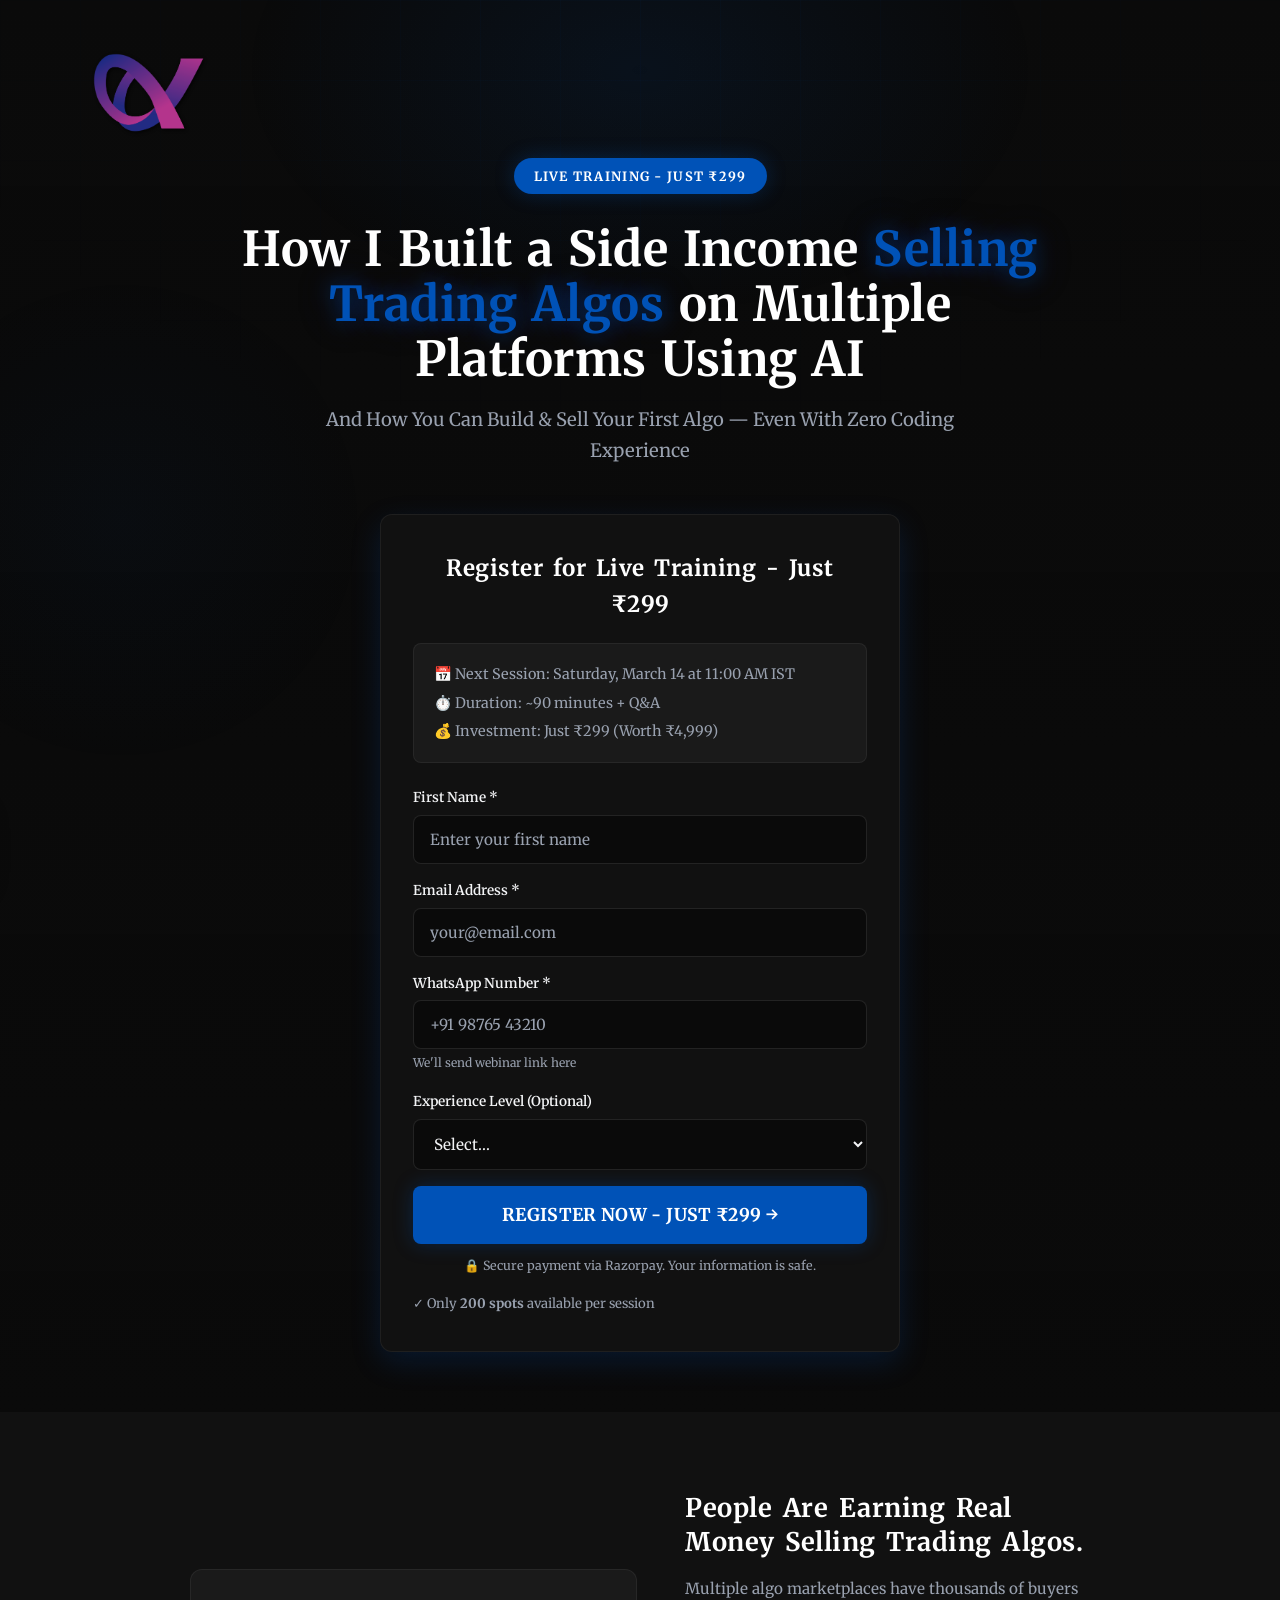
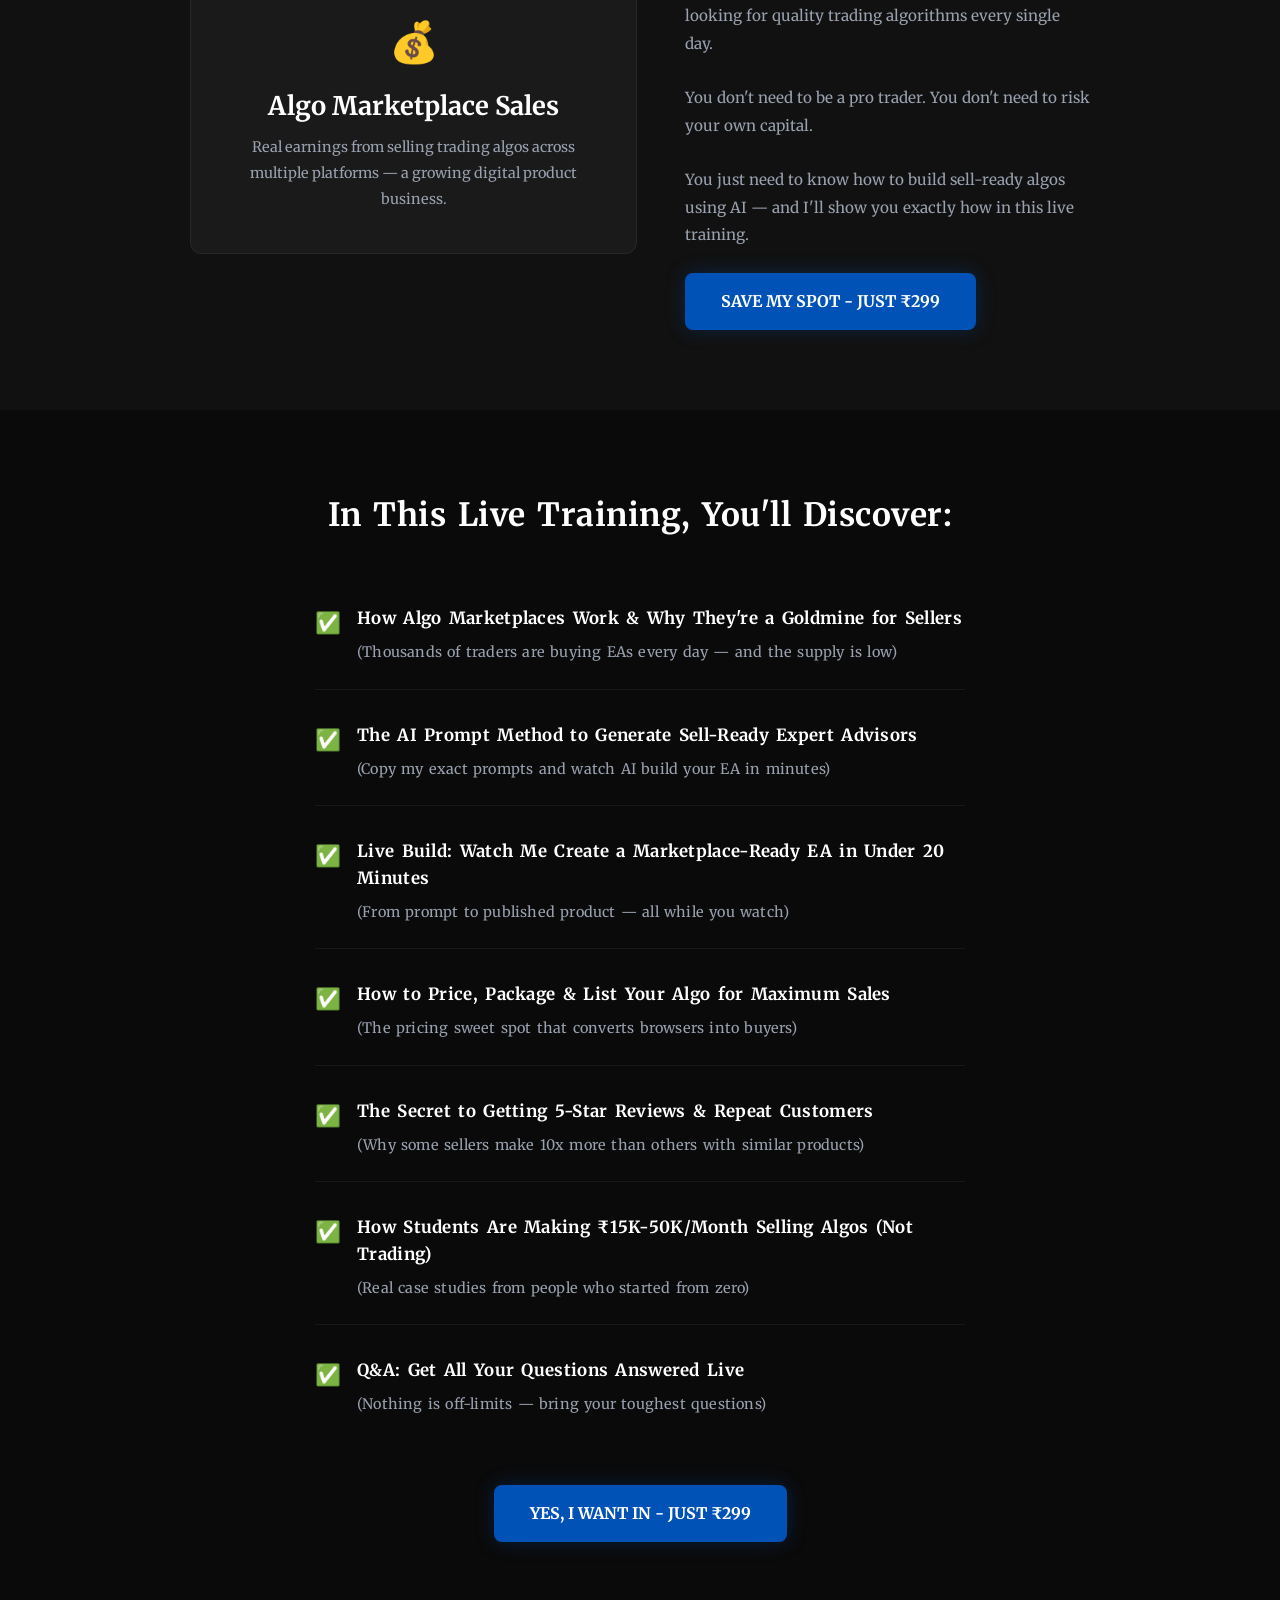
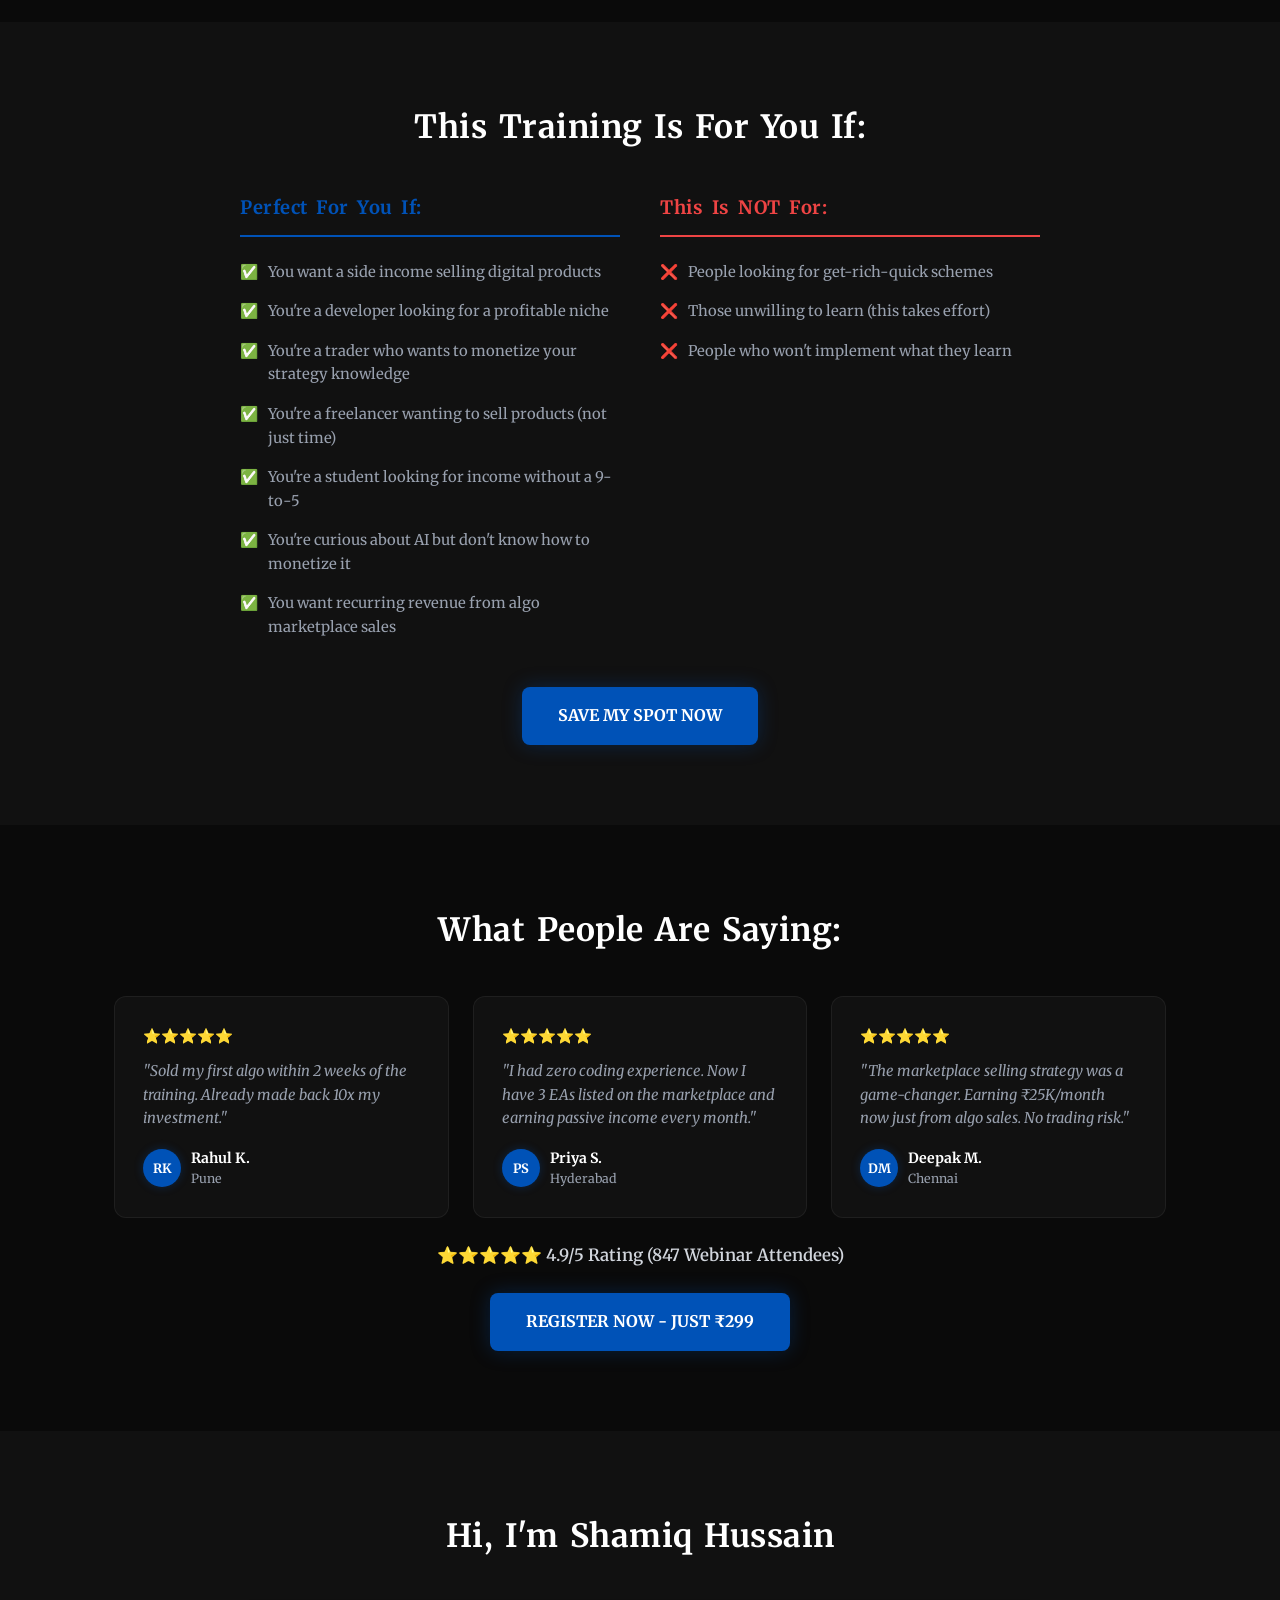
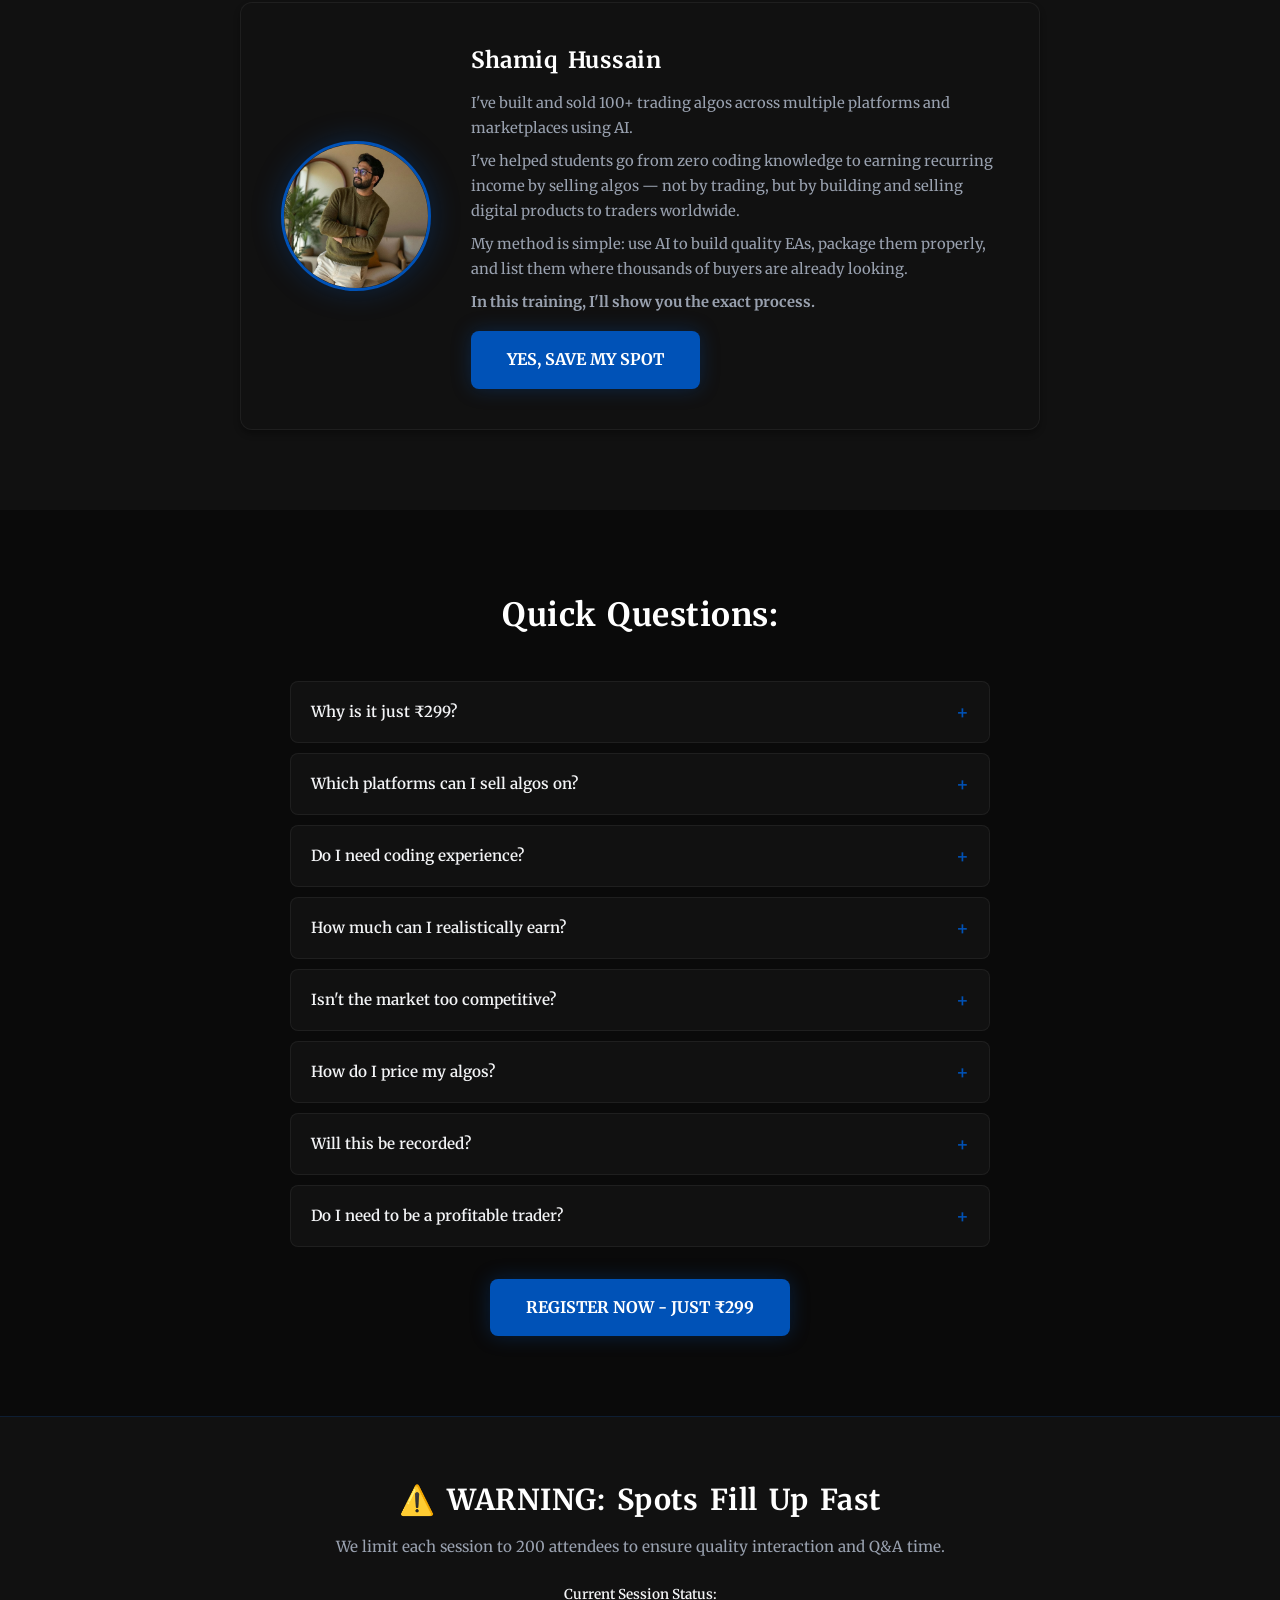
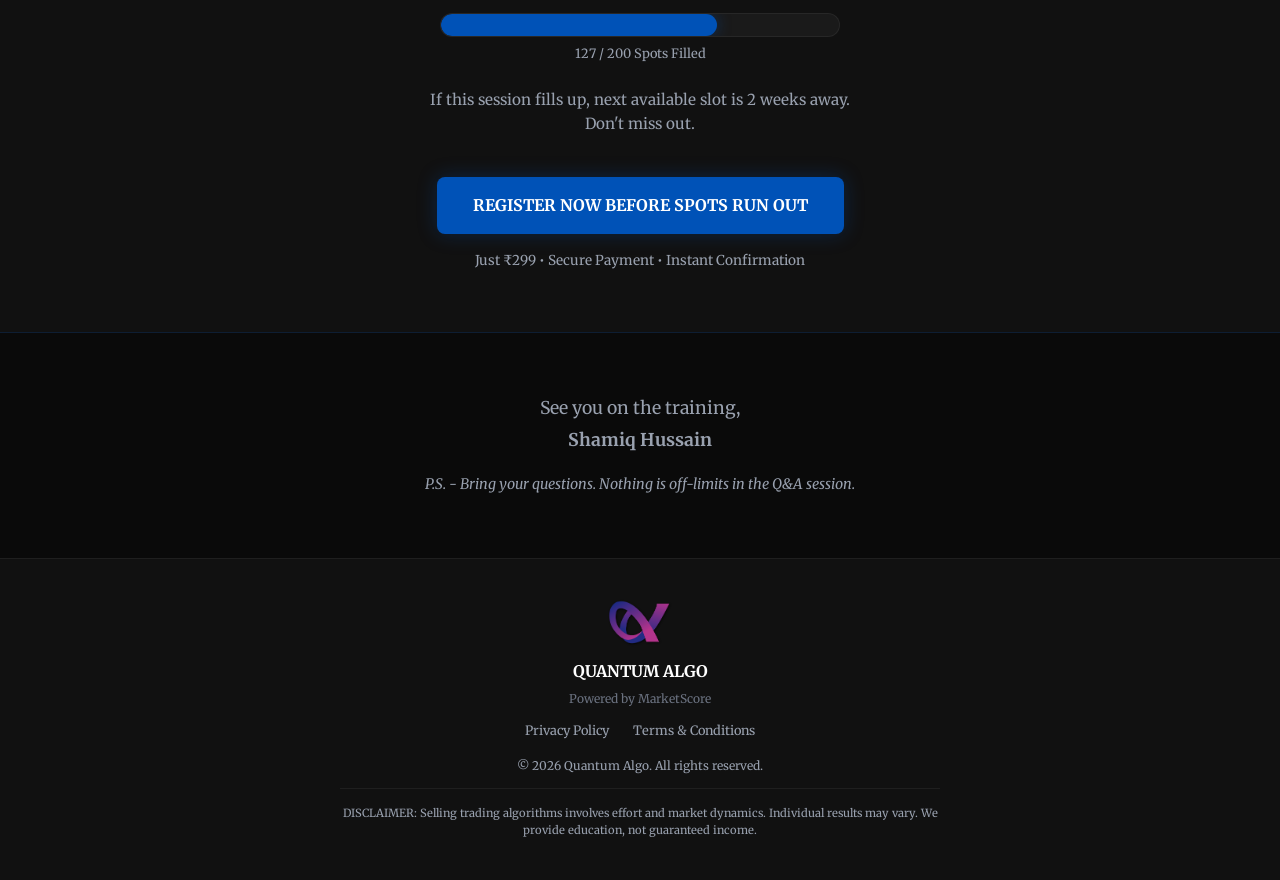
==== commit 61b94b29: "Update UI: generic platform terms, Merriweather font, card hover effect" ====
--- a/index.html
+++ b/index.html
@@ -3,13 +3,12 @@
 <head>
   <meta charset="UTF-8">
   <meta name="viewport" content="width=device-width, initial-scale=1.0">
-  <title>Build & Sell Trading Algos on MQL5 Market Using AI - Just ₹299</title>
-  <meta name="description" content="Live Training: Learn how to build and sell trading algos on MQL5 Market using AI—a recurring revenue stream. No coding required. Just ₹299.">
+  <title>Build & Sell Trading Algos on Multiple Platforms Using AI - Just ₹299</title>
+  <meta name="description" content="Live Training: Learn how to build and sell trading algos across multiple platforms using AI—a recurring revenue stream. No coding required. Just ₹299.">
   <script src="https://checkout.razorpay.com/v1/checkout.js"></script>
   <link rel="icon" type="image/png" href="QA%20logo.png">
   <link rel="preconnect" href="https://fonts.googleapis.com">
-  <link href="https://fonts.googleapis.com/css2?family=Montserrat:wght@400;500;600;700;800&display=swap" rel="stylesheet">
-  <link href="https://api.fontshare.com/v2/css?f[]=clash-display@400,500,600,700&display=swap" rel="stylesheet">
+  <link href="https://fonts.googleapis.com/css2?family=Merriweather:ital,wght@0,300;0,400;0,700;0,900;1,300;1,400&display=swap" rel="stylesheet">
   <link rel="stylesheet" href="webinar.css">
   <style>
     .about-photo {
@@ -46,7 +45,7 @@
     </header>
     <div class="container">
       <span class="hero-badge">LIVE TRAINING - JUST ₹299</span>
-      <h1>How I Built a Side Income <span class="highlight">Selling Trading Algos</span> on MQL5 Market Using AI</h1>
+      <h1>How I Built a Side Income <span class="highlight">Selling Trading Algos</span> on Multiple Platforms Using AI</h1>
       <p class="hero-sub">And How You Can Build & Sell Your First Algo — Even With Zero Coding Experience</p>
 
       <!-- Registration Form -->
@@ -98,15 +97,15 @@
         <div class="proof-image">
           <div style="padding:20px;text-align:center;">
             <div style="font-size:2.5rem;margin-bottom:12px;">💰</div>
-            <div style="font-size:1.6rem;font-weight:700;color:#fff;margin-bottom:8px;">MQL5 Market Sales</div>
+            <div style="font-size:1.6rem;font-weight:700;color:#fff;margin-bottom:8px;">Algo Marketplace Sales</div>
             <div style="font-size:0.9rem;color:var(--text-muted);line-height:1.8;">
-              Real earnings from selling Expert Advisors on the MQL5 Marketplace — a growing digital product business.
+              Real earnings from selling trading algos across multiple platforms — a growing digital product business.
             </div>
           </div>
         </div>
         <div class="proof-text">
-          <h2>People Are Earning Real Money Selling Algos on MQL5 Market.</h2>
-          <p>The MQL5 Market has thousands of buyers looking for quality Expert Advisors every single day.<br><br>You don't need to be a pro trader. You don't need to risk your own capital.<br><br>You just need to know how to build sell-ready EAs using AI — and I'll show you exactly how in this live training.</p>
+          <h2>People Are Earning Real Money Selling Trading Algos.</h2>
+          <p>Multiple algo marketplaces have thousands of buyers looking for quality trading algorithms every single day.<br><br>You don't need to be a pro trader. You don't need to risk your own capital.<br><br>You just need to know how to build sell-ready algos using AI — and I'll show you exactly how in this live training.</p>
           <a href="#registration-form" class="cta-btn-inline">SAVE MY SPOT - JUST ₹299</a>
         </div>
       </div>
@@ -121,7 +120,7 @@
         <div class="benefit-item">
           <span class="benefit-icon">✅</span>
           <div class="benefit-content">
-            <h3>How the MQL5 Market Works & Why It's a Goldmine for Algo Sellers</h3>
+            <h3>How Algo Marketplaces Work & Why They're a Goldmine for Sellers</h3>
             <p>(Thousands of traders are buying EAs every day — and the supply is low)</p>
           </div>
         </div>
@@ -213,7 +212,7 @@
       <div class="testimonials-grid">
         <div class="testimonial-card">
           <div class="testimonial-stars">&#11088;&#11088;&#11088;&#11088;&#11088;</div>
-          <blockquote>"Sold my first EA on MQL5 Market within 2 weeks of the training. Already made back 10x my investment."</blockquote>
+          <blockquote>"Sold my first algo within 2 weeks of the training. Already made back 10x my investment."</blockquote>
           <div class="testimonial-author">
             <div class="testimonial-avatar">RK</div>
             <div>
@@ -260,7 +259,7 @@
         <img src="photo_2026-03-02%2017.37.41.jpeg" alt="Shamiq Hussain" class="about-photo">
         <div class="about-info">
           <h3>Shamiq Hussain</h3>
-          <p>I've built and sold 100+ Expert Advisors on MQL5 Market and other algo marketplaces using AI.</p>
+          <p>I've built and sold 100+ trading algos across multiple platforms and marketplaces using AI.</p>
           <p>I've helped students go from zero coding knowledge to earning recurring income by selling algos — not by trading, but by building and selling digital products to traders worldwide.</p>
           <p>My method is simple: use AI to build quality EAs, package them properly, and list them where thousands of buyers are already looking.</p>
           <p><strong>In this training, I'll show you the exact process.</strong></p>
@@ -283,7 +282,7 @@
         </div>
         <div class="faq-item">
           <button class="faq-q">Which platforms can I sell algos on? <span class="icon">+</span></button>
-          <div class="faq-a"><p>MQL5 Market is the biggest — it's built into MetaTrader which millions of traders use. You can also sell on cTrader, freelance platforms, and even your own website. I'll cover the best strategies for each.</p></div>
+          <div class="faq-a"><p>There are multiple platforms to sell your algos — from dedicated algo marketplaces to freelance platforms and your own website. I'll cover the best strategies for each platform in the training.</p></div>
         </div>
         <div class="faq-item">
           <button class="faq-q">Do I need coding experience? <span class="icon">+</span></button>
--- a/webinar.css
+++ b/webinar.css
@@ -26,7 +26,7 @@
 html { scroll-behavior: smooth; font-size: 16px; }
 
 body {
-  font-family: 'Montserrat', -apple-system, BlinkMacSystemFont, sans-serif;
+  font-family: 'Merriweather', -apple-system, BlinkMacSystemFont, sans-serif;
   color: var(--text-light);
   background: var(--bg);
   line-height: 1.6;
@@ -103,7 +103,7 @@
 ul { list-style: none; }
 
 h1, h2, h3, h4, h5, h6 {
-  font-family: 'Clash Display', 'Montserrat', sans-serif;
+  font-family: 'Merriweather', 'Merriweather', sans-serif;
   word-spacing: 4px;
   letter-spacing: 0.5px;
 }
@@ -117,7 +117,7 @@
 .header-inner { display: flex; justify-content: flex-start; align-items: center; padding-left: 0; }
 .logo { display: flex; align-items: center; gap: 10px; }
 .logo-img { width: 120px; height: auto; border-radius: 12px; }
-.logo-text { font-family: 'Clash Display', 'Montserrat', sans-serif; font-size: 1.2rem; font-weight: 700; color: #fff; }
+.logo-text { font-family: 'Merriweather', 'Merriweather', sans-serif; font-size: 1.2rem; font-weight: 700; color: #fff; }
 
 /* Hero */
 .hero {
@@ -140,7 +140,7 @@
   border-radius: 30px;
   margin-bottom: 28px;
   box-shadow: 0 0 20px rgba(0,82,183,0.3);
-  font-family: 'Clash Display', 'Montserrat', sans-serif;
+  font-family: 'Merriweather', 'Merriweather', sans-serif;
 }
 
 .hero h1 {
@@ -242,7 +242,7 @@
   padding: 18px;
   background: var(--primary);
   color: #fff;
-  font-family: 'Clash Display', 'Montserrat', sans-serif;
+  font-family: 'Merriweather', 'Merriweather', sans-serif;
   font-size: 1.1rem;
   font-weight: 700;
   border: none;
@@ -311,6 +311,14 @@
   justify-content: center;
   font-size: 0.9rem;
   color: var(--text-muted);
+  cursor: pointer;
+  transition: transform 0.3s ease, box-shadow 0.3s ease, border-color 0.3s ease, background 0.3s ease;
+}
+.proof-image:hover {
+  transform: translateY(-8px) scale(1.02);
+  box-shadow: 0 20px 50px rgba(0, 82, 183, 0.35), 0 0 0 1px rgba(0, 82, 183, 0.4);
+  border-color: rgba(0, 82, 183, 0.6);
+  background: linear-gradient(135deg, #0f1a2e, #0d1f3c);
 }
 
 .proof-text { flex: 1; }
@@ -337,7 +345,7 @@
   color: #fff;
   font-weight: 700;
   font-size: 1rem;
-  font-family: 'Clash Display', 'Montserrat', sans-serif;
+  font-family: 'Merriweather', 'Merriweather', sans-serif;
   border-radius: var(--radius);
   transition: all 0.3s;
   border: none;
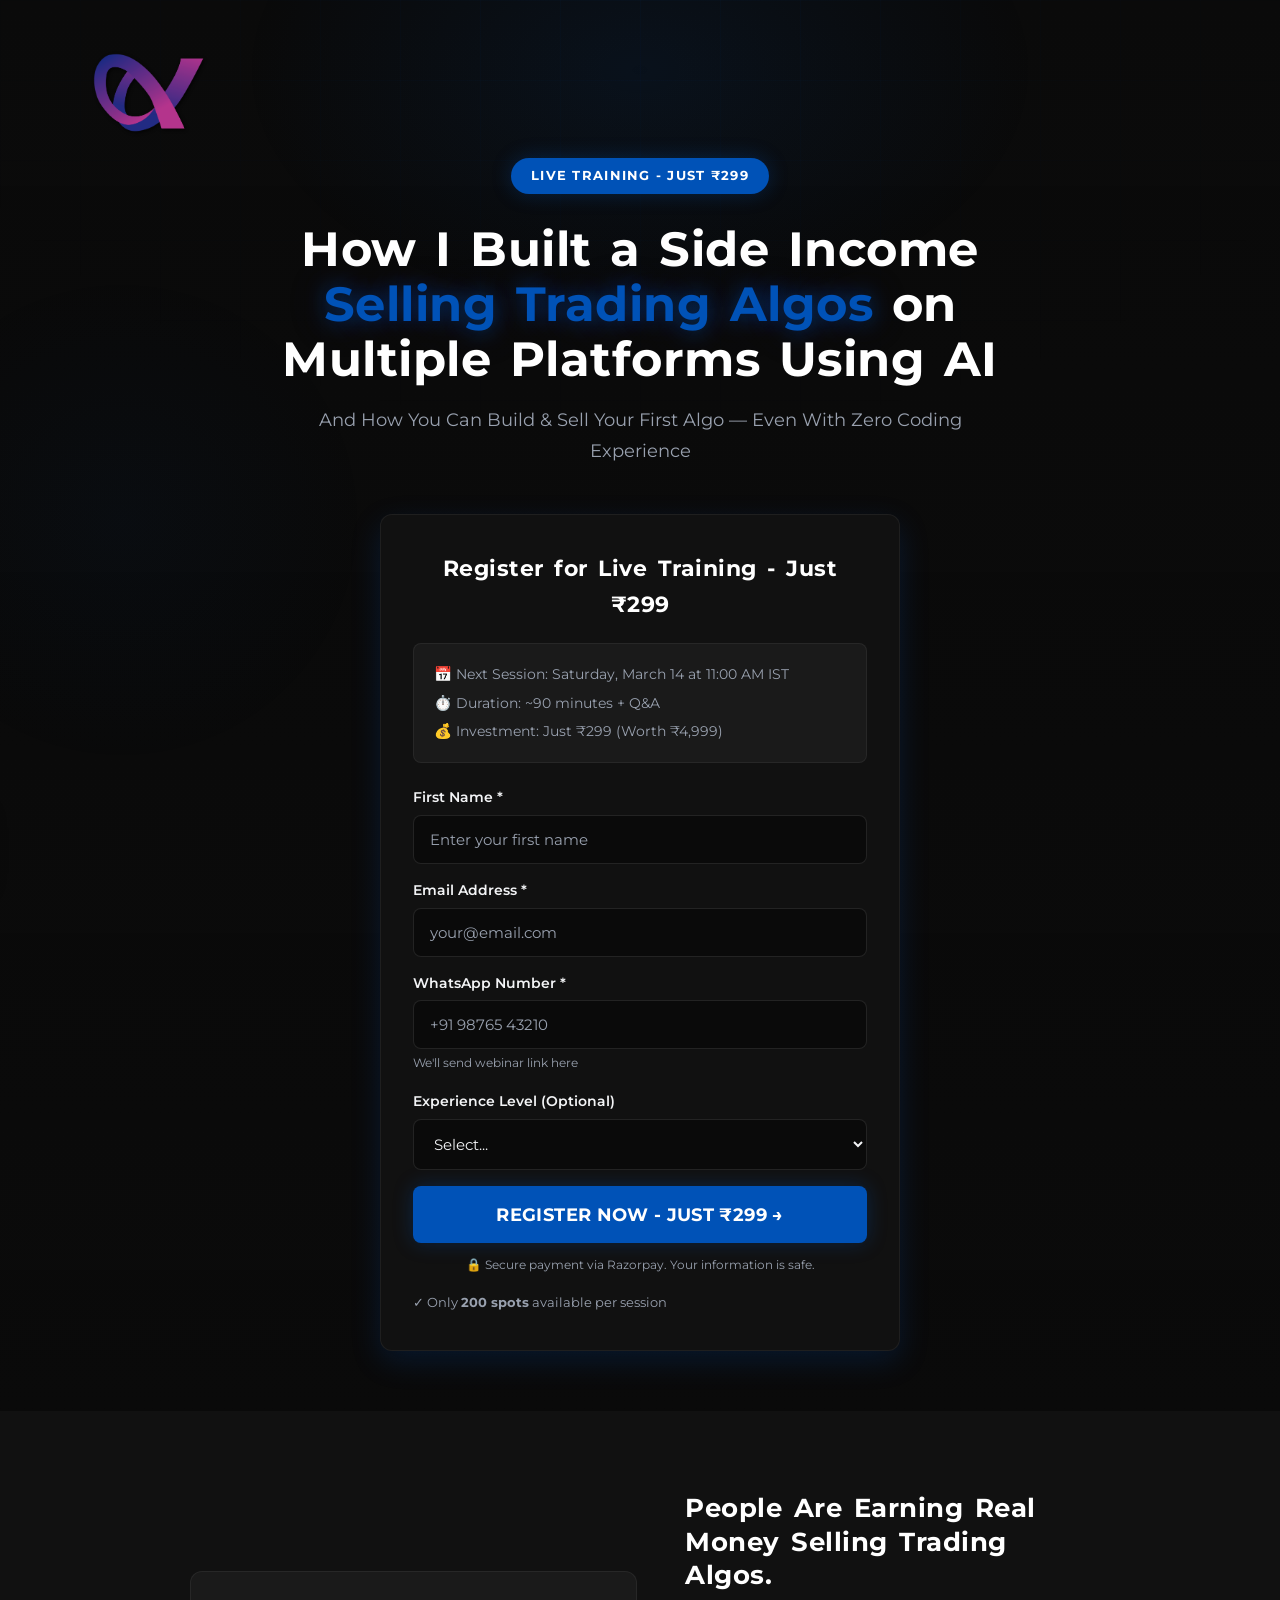
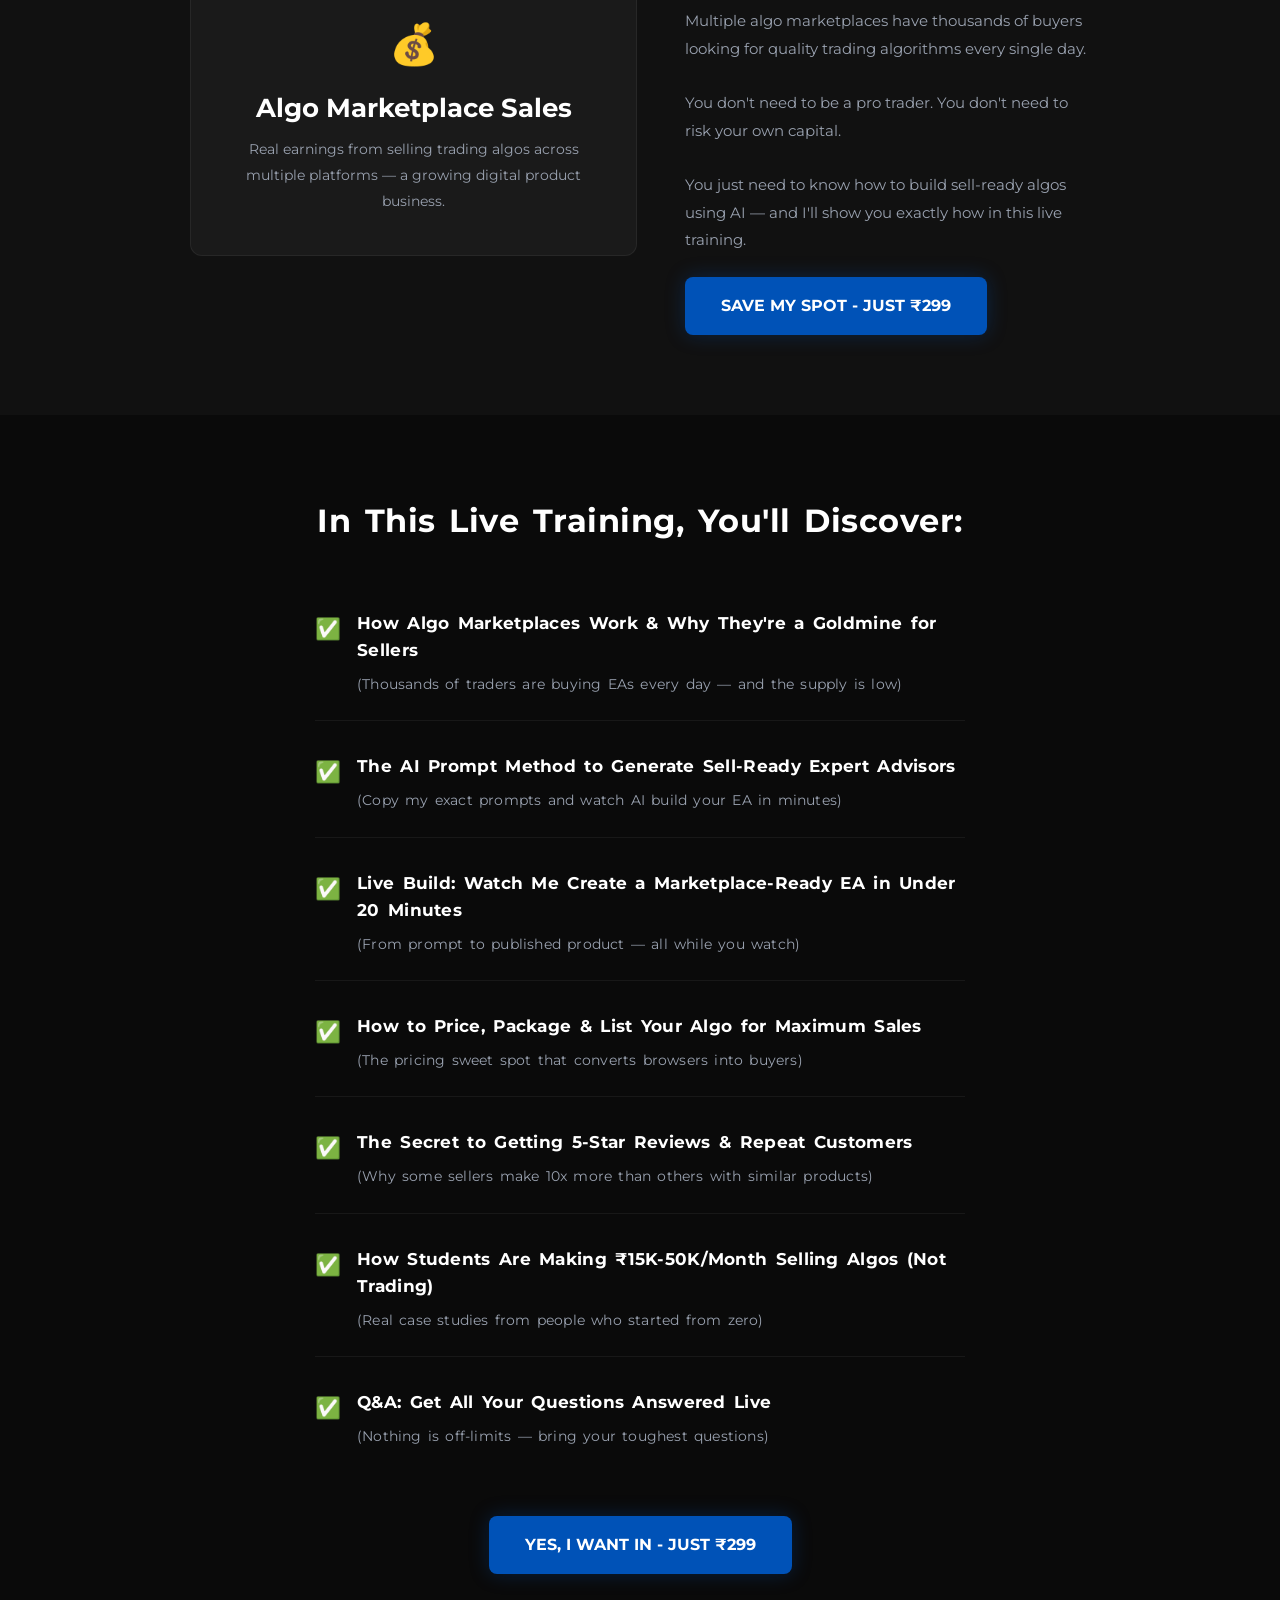
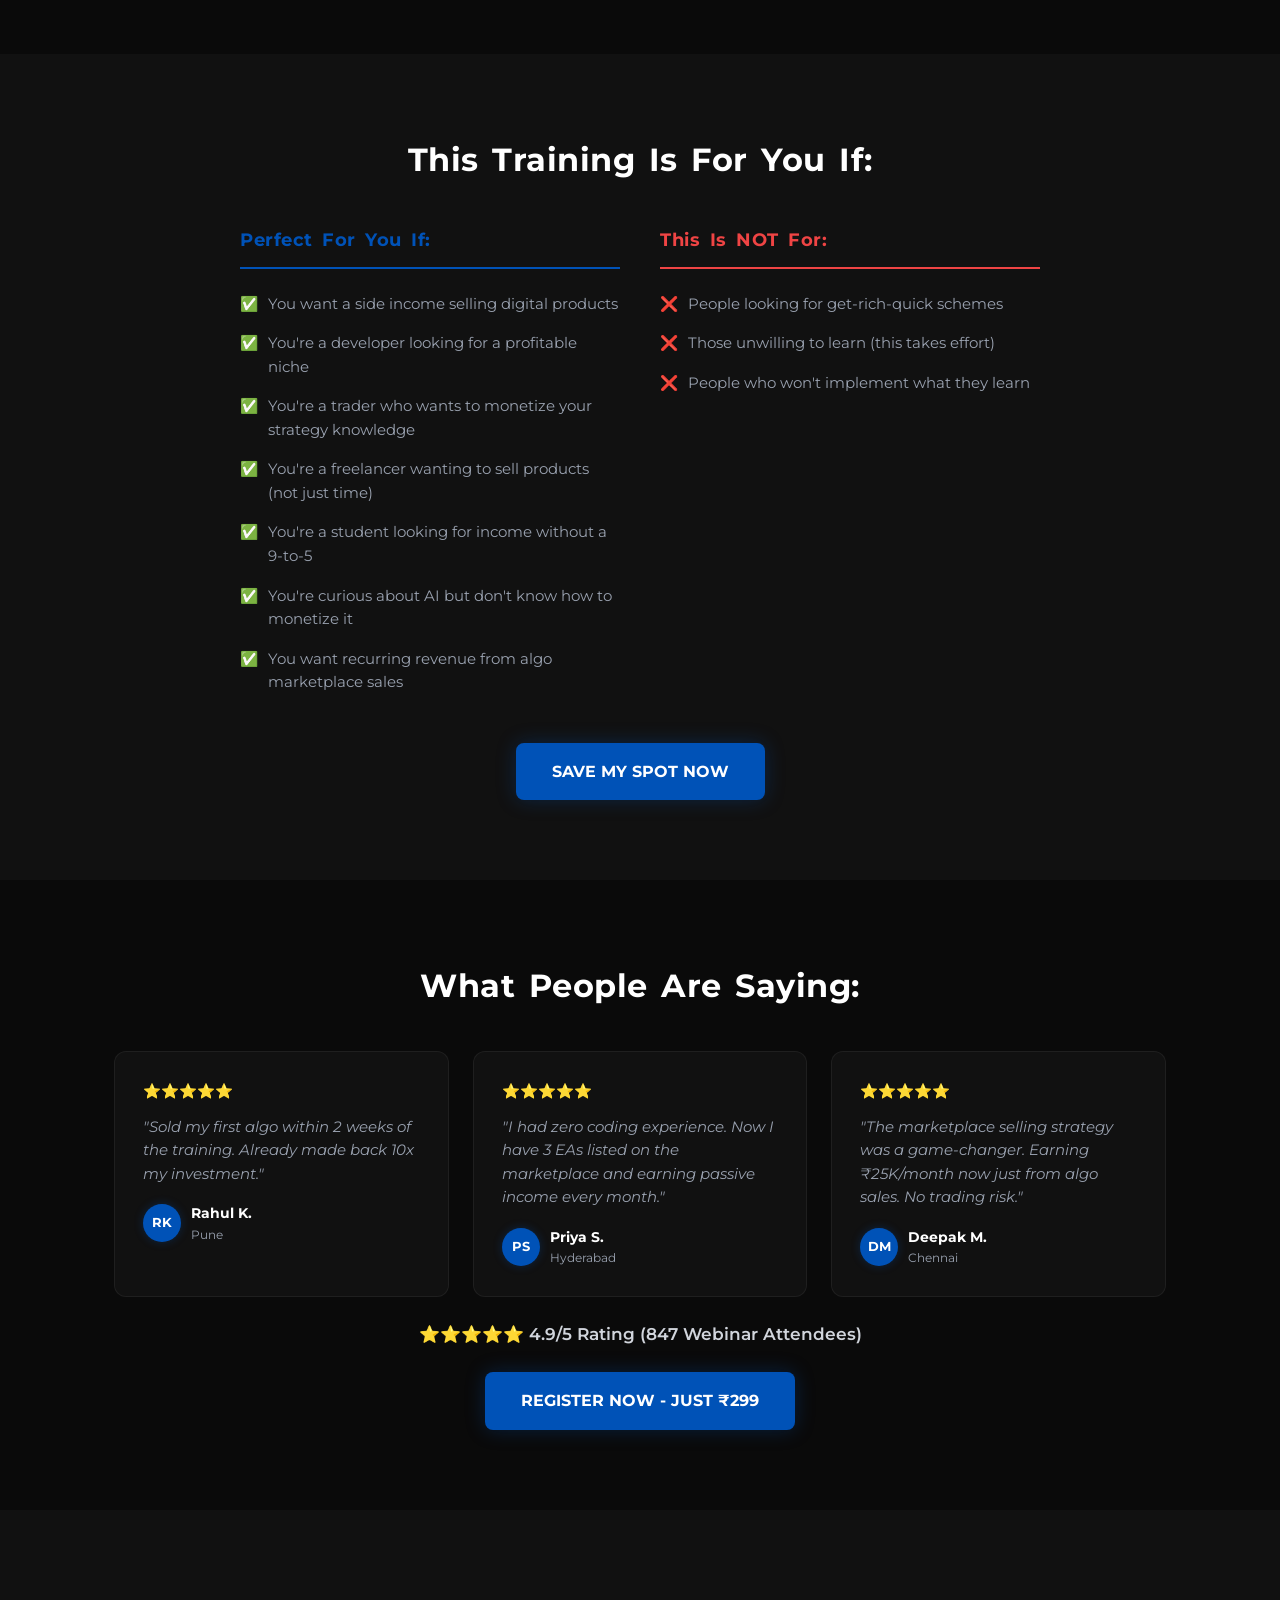
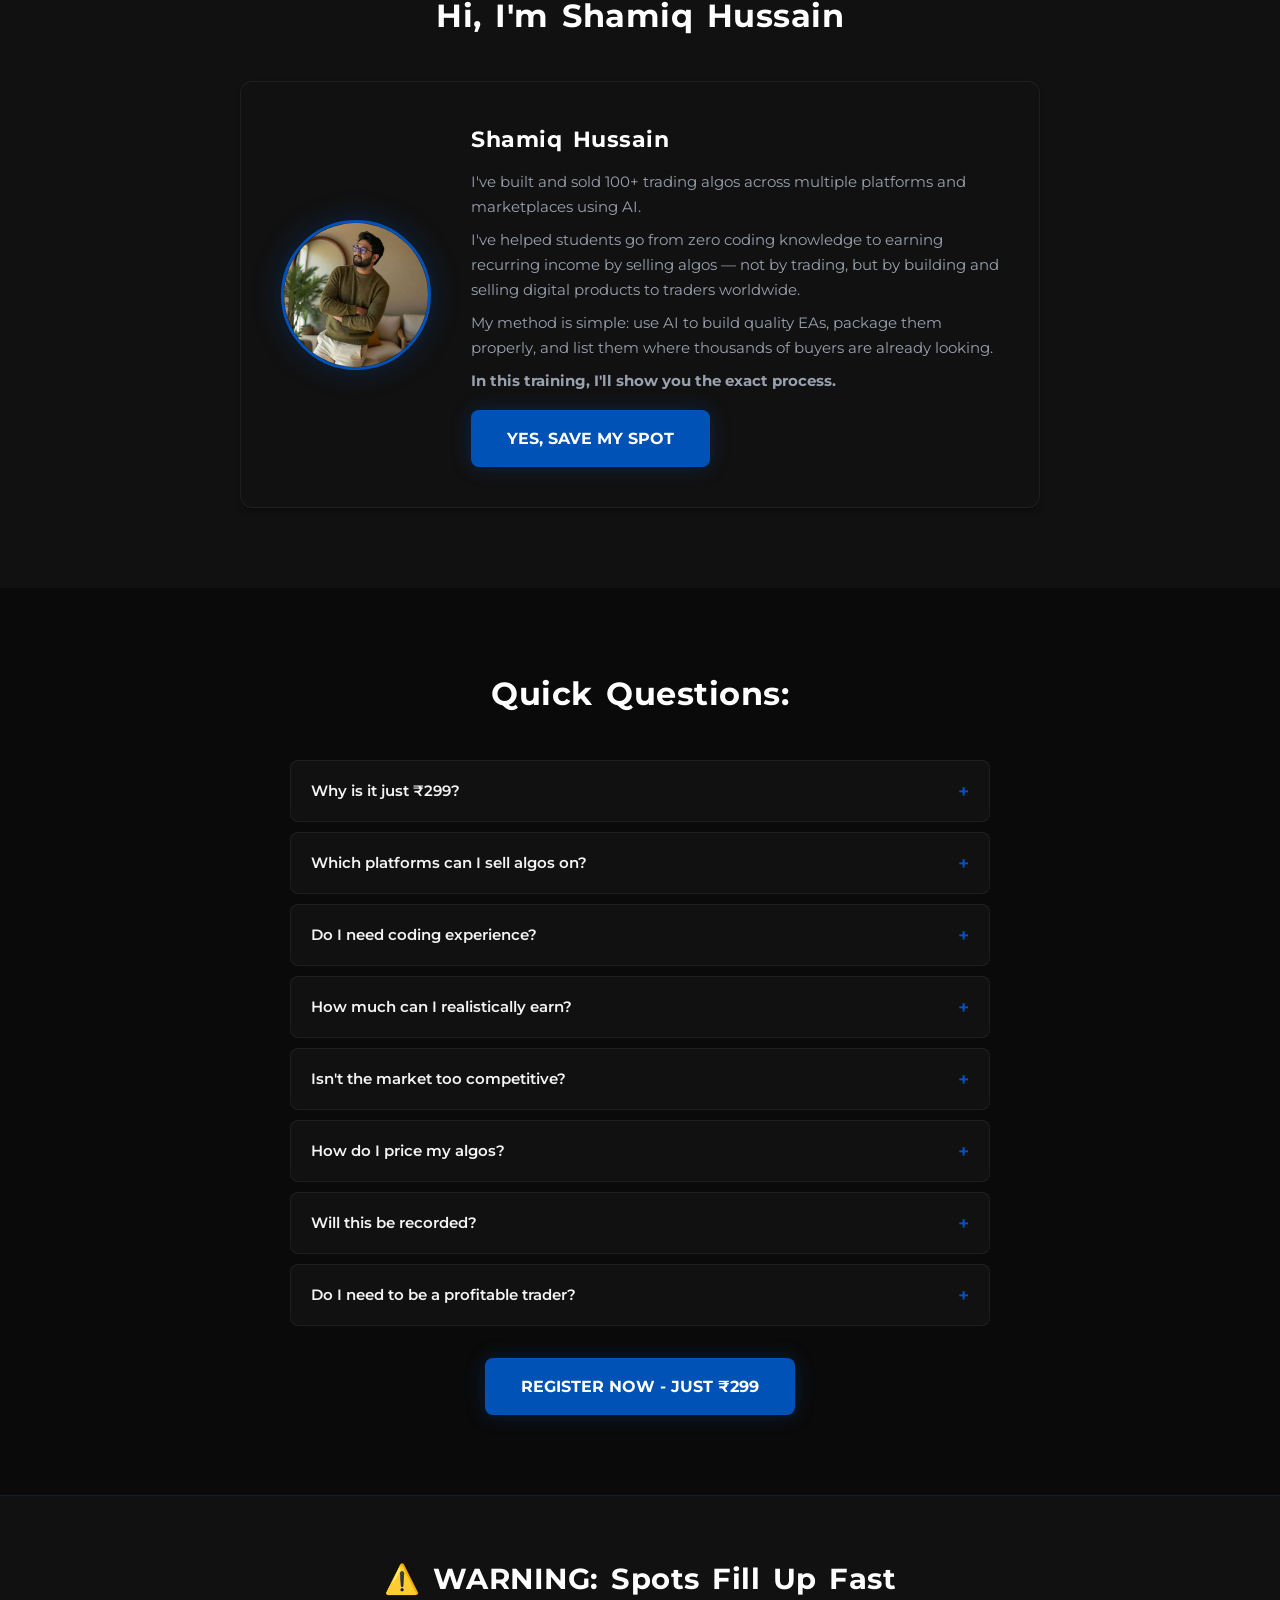
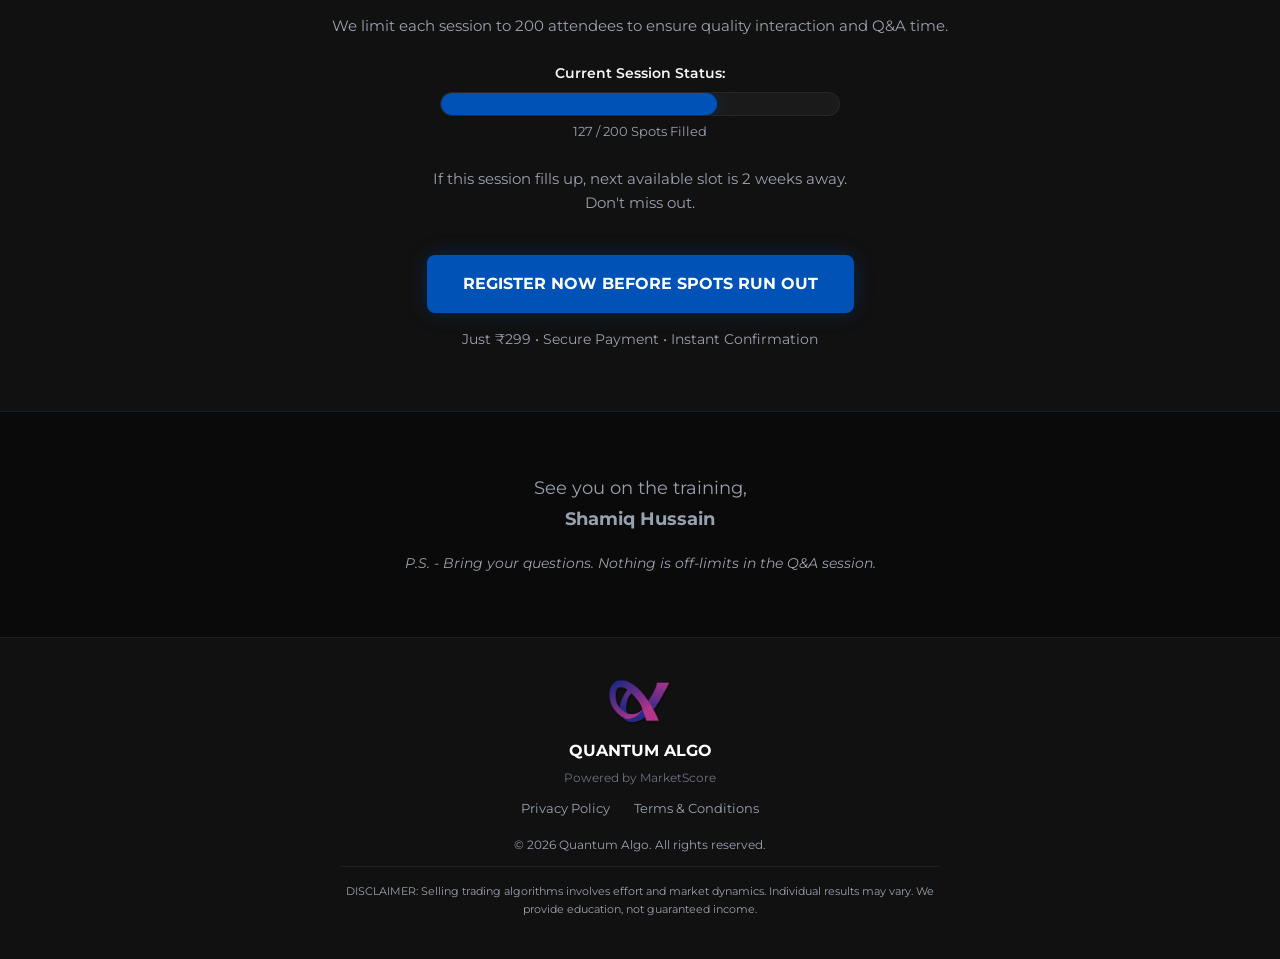
==== commit 684c1651: "Revert font to Montserrat and Clash Display" ====
--- a/index.html
+++ b/index.html
@@ -8,7 +8,8 @@
   <script src="https://checkout.razorpay.com/v1/checkout.js"></script>
   <link rel="icon" type="image/png" href="QA%20logo.png">
   <link rel="preconnect" href="https://fonts.googleapis.com">
-  <link href="https://fonts.googleapis.com/css2?family=Merriweather:ital,wght@0,300;0,400;0,700;0,900;1,300;1,400&display=swap" rel="stylesheet">
+  <link href="https://fonts.googleapis.com/css2?family=Montserrat:wght@400;500;600;700;800&display=swap" rel="stylesheet">
+  <link href="https://api.fontshare.com/v2/css?f[]=clash-display@400,500,600,700&display=swap" rel="stylesheet">
   <link rel="stylesheet" href="webinar.css">
   <style>
     .about-photo {
--- a/webinar.css
+++ b/webinar.css
@@ -26,7 +26,7 @@
 html { scroll-behavior: smooth; font-size: 16px; }
 
 body {
-  font-family: 'Merriweather', -apple-system, BlinkMacSystemFont, sans-serif;
+  font-family: 'Montserrat', -apple-system, BlinkMacSystemFont, sans-serif;
   color: var(--text-light);
   background: var(--bg);
   line-height: 1.6;
@@ -103,7 +103,7 @@
 ul { list-style: none; }
 
 h1, h2, h3, h4, h5, h6 {
-  font-family: 'Merriweather', 'Merriweather', sans-serif;
+  font-family: 'Clash Display', 'Montserrat', sans-serif;
   word-spacing: 4px;
   letter-spacing: 0.5px;
 }
@@ -117,7 +117,7 @@
 .header-inner { display: flex; justify-content: flex-start; align-items: center; padding-left: 0; }
 .logo { display: flex; align-items: center; gap: 10px; }
 .logo-img { width: 120px; height: auto; border-radius: 12px; }
-.logo-text { font-family: 'Merriweather', 'Merriweather', sans-serif; font-size: 1.2rem; font-weight: 700; color: #fff; }
+.logo-text { font-family: 'Clash Display', 'Montserrat', sans-serif; font-size: 1.2rem; font-weight: 700; color: #fff; }
 
 /* Hero */
 .hero {
@@ -140,7 +140,7 @@
   border-radius: 30px;
   margin-bottom: 28px;
   box-shadow: 0 0 20px rgba(0,82,183,0.3);
-  font-family: 'Merriweather', 'Merriweather', sans-serif;
+  font-family: 'Clash Display', 'Montserrat', sans-serif;
 }
 
 .hero h1 {
@@ -242,7 +242,7 @@
   padding: 18px;
   background: var(--primary);
   color: #fff;
-  font-family: 'Merriweather', 'Merriweather', sans-serif;
+  font-family: 'Clash Display', 'Montserrat', sans-serif;
   font-size: 1.1rem;
   font-weight: 700;
   border: none;
@@ -345,7 +345,7 @@
   color: #fff;
   font-weight: 700;
   font-size: 1rem;
-  font-family: 'Merriweather', 'Merriweather', sans-serif;
+  font-family: 'Clash Display', 'Montserrat', sans-serif;
   border-radius: var(--radius);
   transition: all 0.3s;
   border: none;
